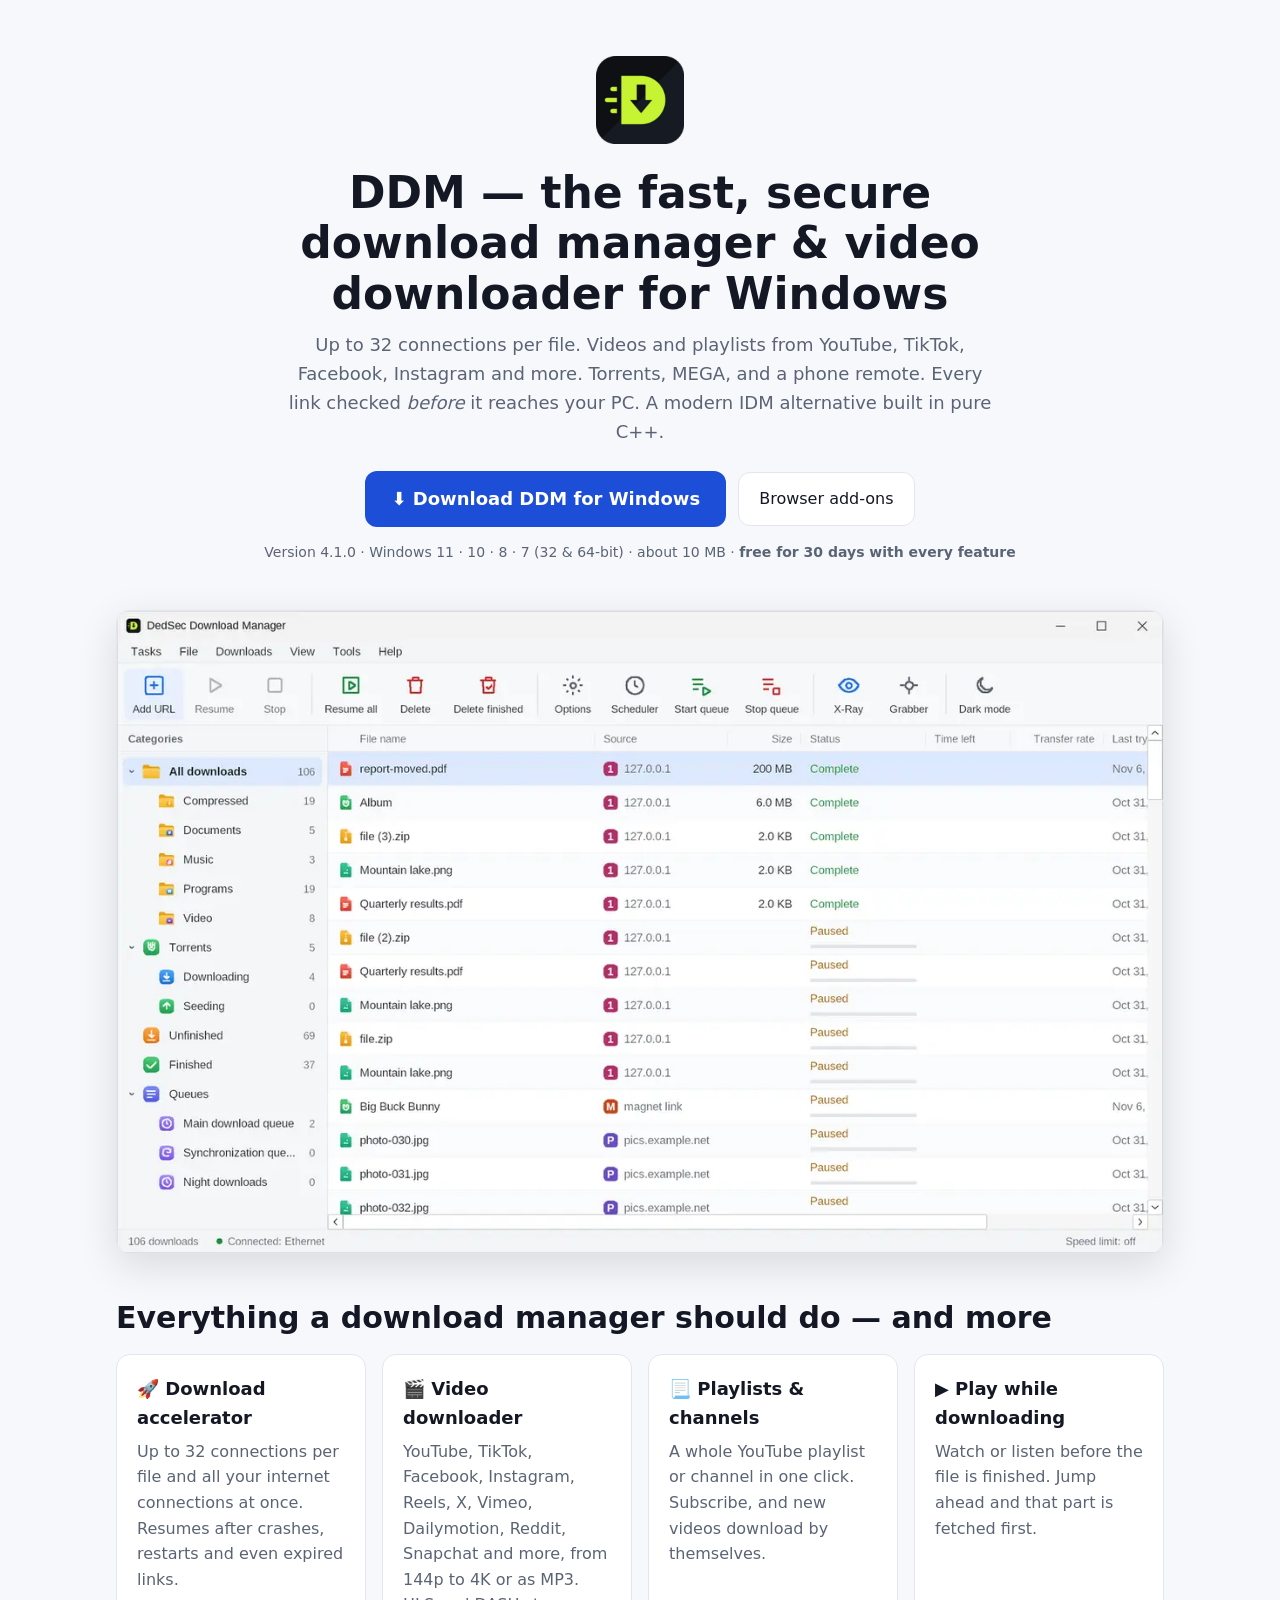
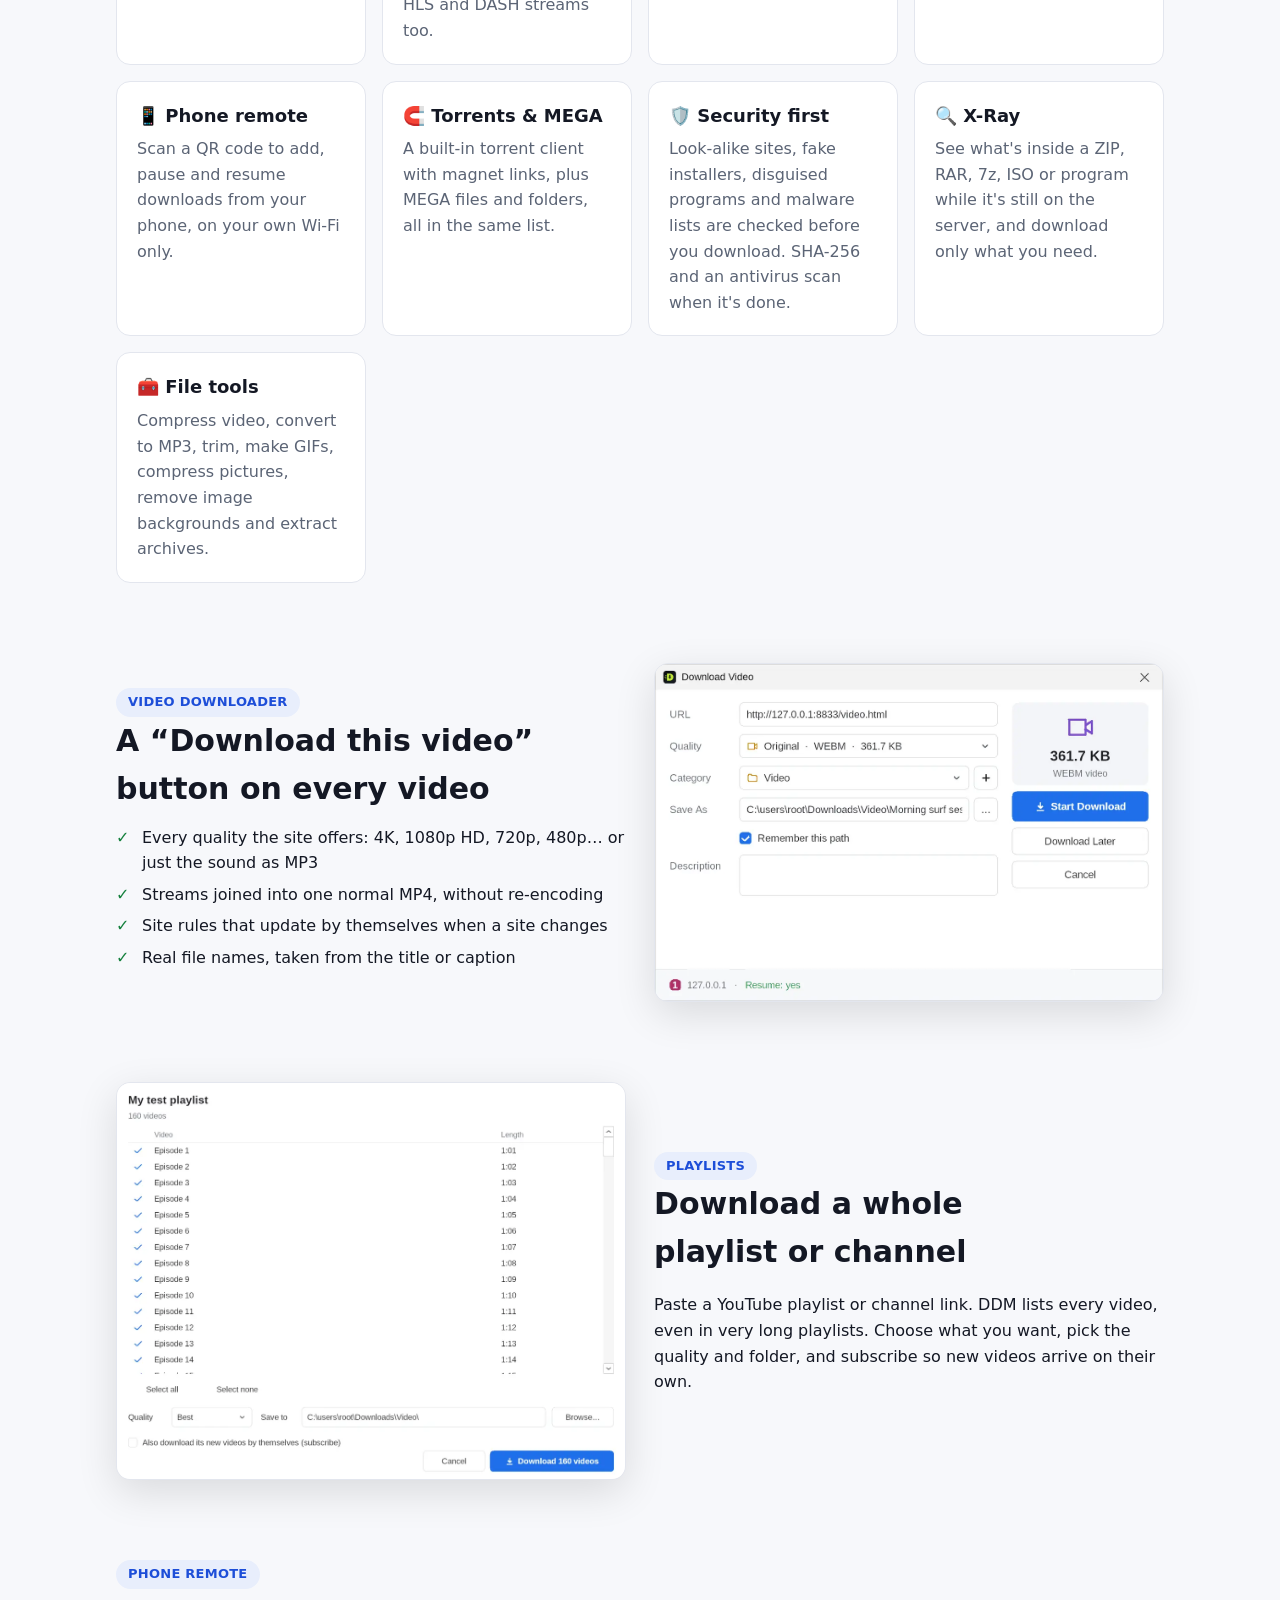
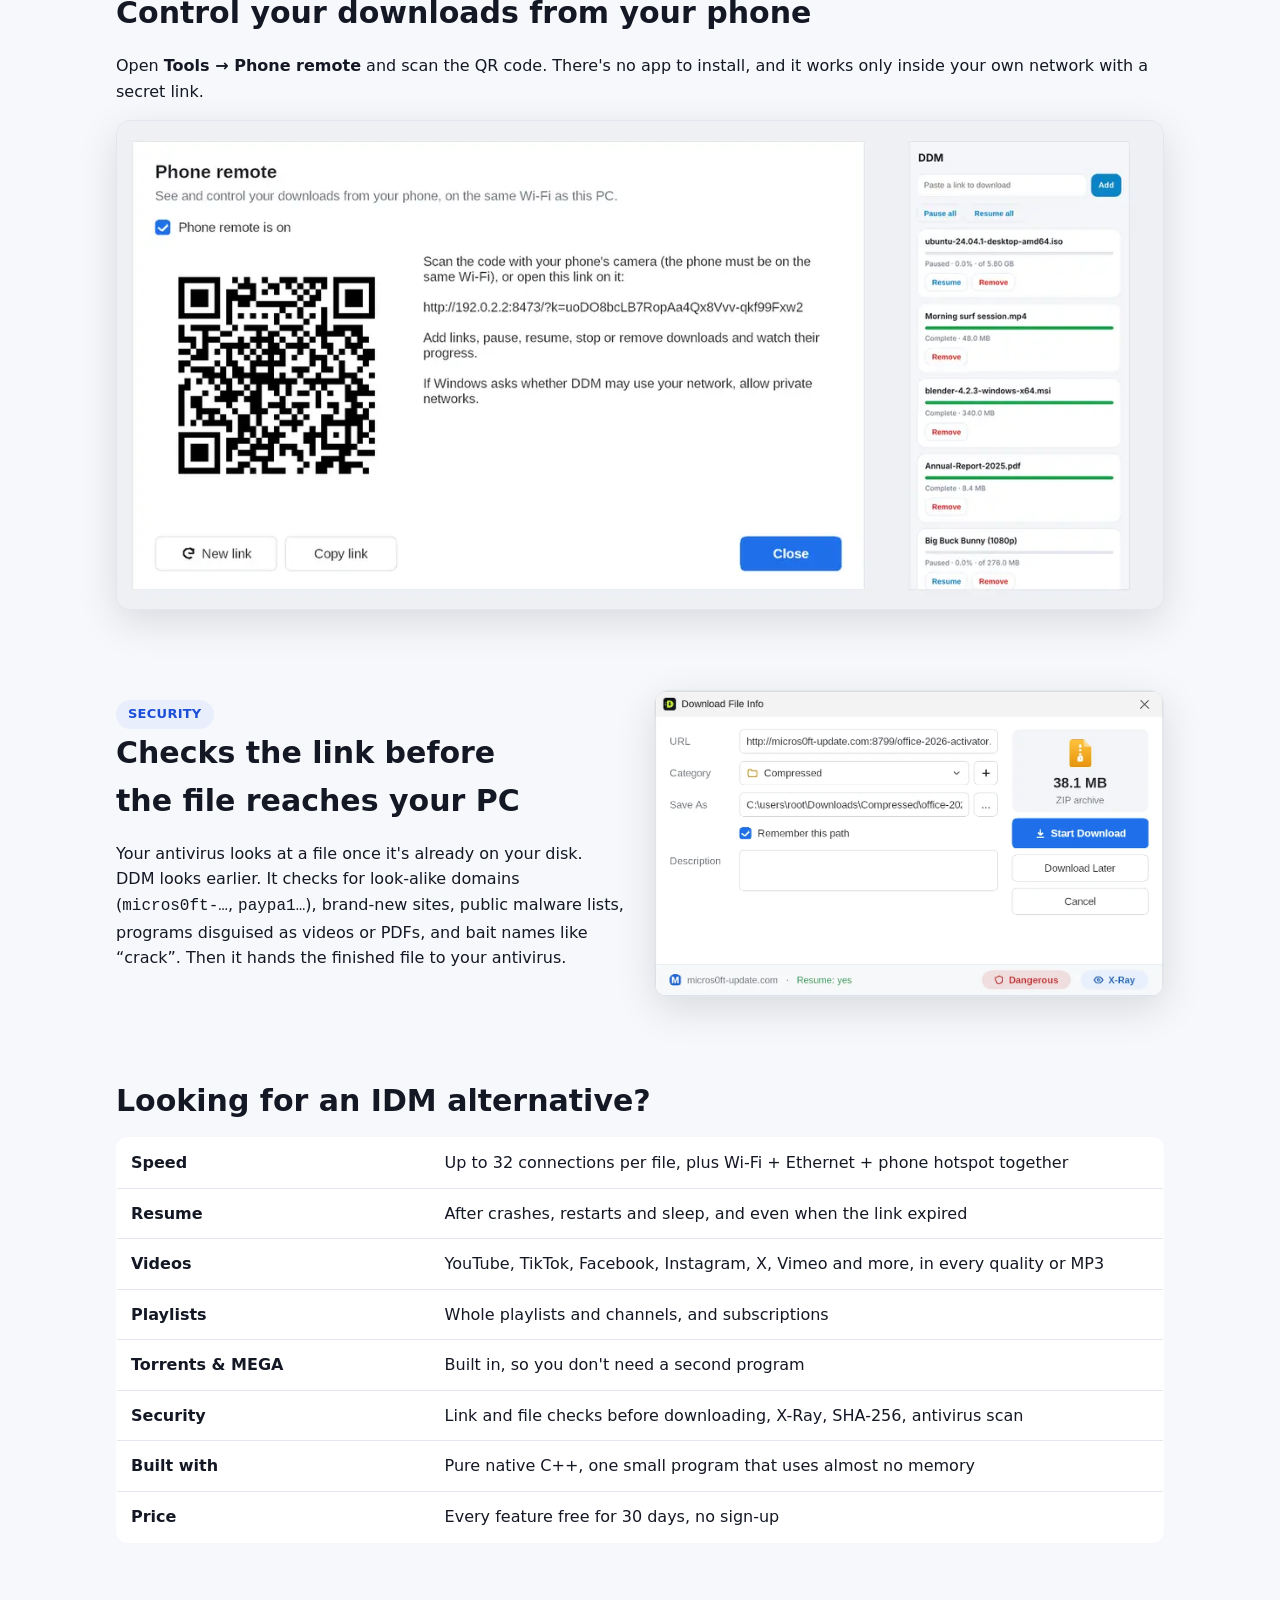
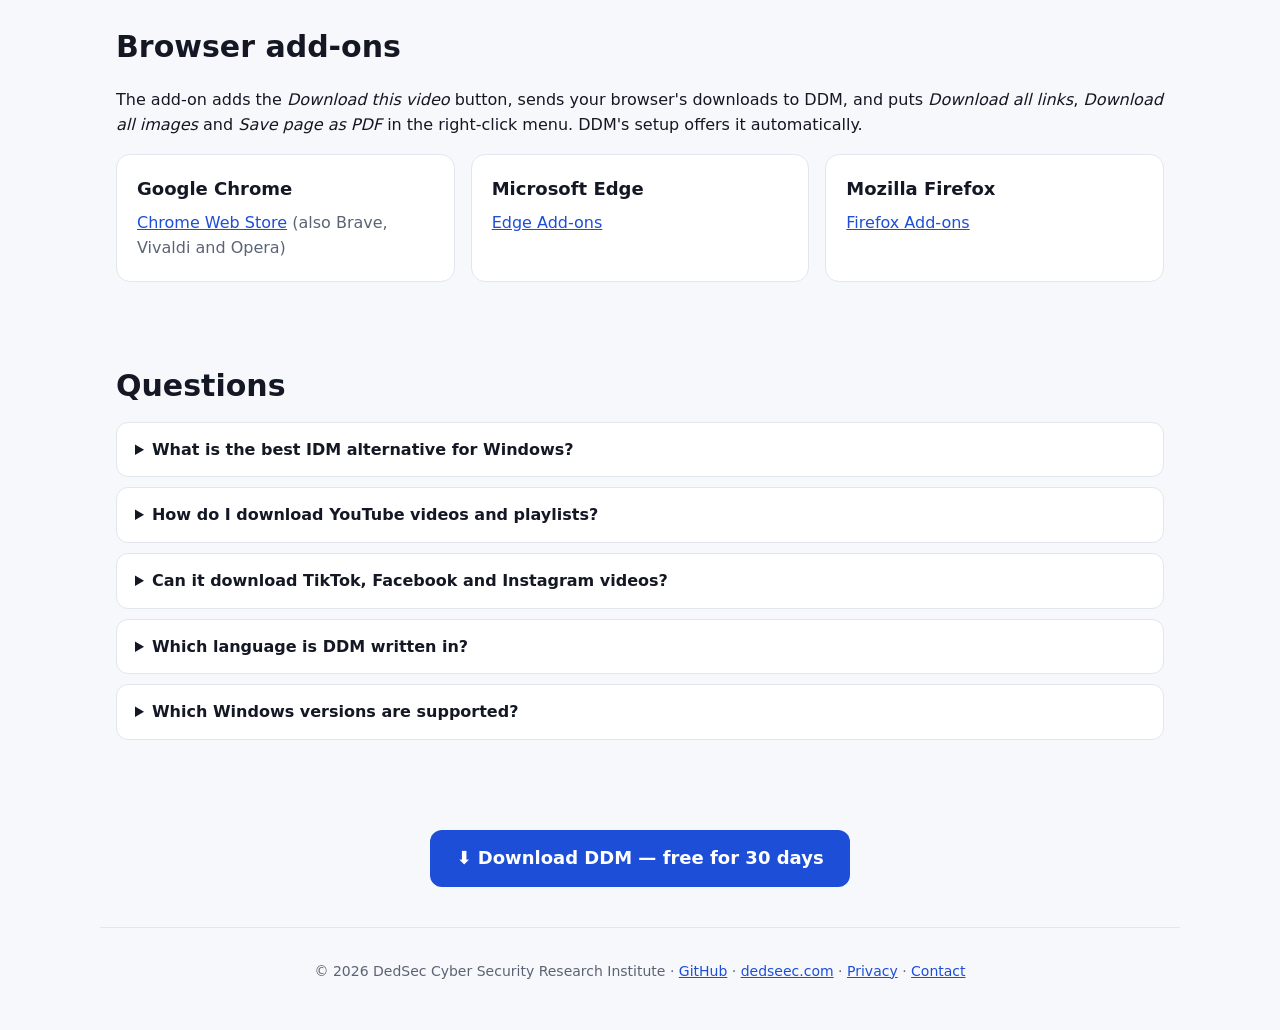
==== docs/index.html @ 89f3a501 "DDM 4.1.0" ====
<!doctype html>
<html lang="en">
<head>
<meta charset="utf-8">
<meta name="viewport" content="width=device-width, initial-scale=1">
<title>DDM – Fast Download Manager &amp; Video Downloader for Windows | Best IDM Alternative</title>
<meta name="description" content="DDM (DedSec Download Manager) is a fast download manager, download accelerator and video downloader for Windows 11, 10, 8 and 7. Download YouTube, TikTok, Facebook and Instagram videos and playlists, torrents and MEGA files with up to 32 connections. A secure IDM alternative written in pure C++. Free 30-day trial.">
<meta name="keywords" content="download manager, IDM alternative, best IDM alternative, internet download manager alternative, download accelerator, video downloader, YouTube downloader, YouTube playlist downloader, TikTok downloader, Facebook video downloader, Instagram reels downloader, MP3 converter, torrent client, magnet downloader, MEGA downloader, m3u8 downloader, Windows 11 download manager, C++ download manager">
<link rel="canonical" href="https://officialdedsec.github.io/ddm/">
<link rel="icon" type="image/png" href="favicon.png">
<meta property="og:type" content="website">
<meta property="og:title" content="DDM – Fast Download Manager & Video Downloader for Windows">
<meta property="og:description" content="Up to 32 connections per file, videos from YouTube, TikTok, Facebook and more, playlists, torrents, MEGA, phone remote — and security checks before every download. Free for 30 days.">
<meta property="og:url" content="https://officialdedsec.github.io/ddm/">
<meta property="og:image" content="https://officialdedsec.github.io/ddm/img/social.jpg">
<meta name="twitter:card" content="summary_large_image">
<meta name="theme-color" content="#1d4ed8">
<script type="application/ld+json">
{
  "@context": "https://schema.org",
  "@type": "SoftwareApplication",
  "name": "DDM - DedSec Download Manager",
  "alternateName": ["DDM", "DedSec Download Manager"],
  "applicationCategory": "UtilitiesApplication",
  "applicationSubCategory": "Download manager",
  "operatingSystem": "Windows 11, Windows 10, Windows 8.1, Windows 8, Windows 7",
  "softwareVersion": "4.1.0",
  "programmingLanguage": "C++",
  "fileSize": "10MB",
  "downloadUrl": "https://github.com/officialdedsec/ddm/releases/latest",
  "url": "https://officialdedsec.github.io/ddm/",
  "screenshot": "https://officialdedsec.github.io/ddm/img/main-window.webp",
  "description": "Fast download manager, download accelerator and video downloader for Windows: up to 32 connections per file, YouTube, TikTok, Facebook and Instagram videos and playlists, torrents, MEGA, phone remote and security checks before every download.",
  "featureList": "Up to 32 connections per file; resume expired downloads; video downloader for YouTube, TikTok, Facebook, Instagram, X, Vimeo; playlist and channel downloader; subscriptions; play while downloading; phone remote; torrent client; MEGA downloader; link and file security check; X-Ray archive preview; file tools; browser add-ons for Chrome, Edge and Firefox",
  "offers": {"@type": "Offer", "price": "0", "priceCurrency": "USD", "description": "Free 30-day trial with every feature"},
  "publisher": {"@type": "Organization", "name": "DedSec Cyber Security Research Institute", "url": "https://dedseec.com"}
}
</script>
<script type="application/ld+json">
{
  "@context": "https://schema.org",
  "@type": "FAQPage",
  "mainEntity": [
    {"@type": "Question", "name": "What is the best IDM alternative for Windows?", "acceptedAnswer": {"@type": "Answer", "text": "DDM (DedSec Download Manager) covers what people use Internet Download Manager for — multi-connection downloads, resume, browser integration, a video download button and a scheduler — and adds torrents, MEGA, playlist and channel downloads, a phone remote and security checks before each download. Every feature is free for 30 days."}},
    {"@type": "Question", "name": "How do I download YouTube videos and playlists on Windows?", "acceptedAnswer": {"@type": "Answer", "text": "Install DDM and its browser add-on, open the video and click Download this video. For a whole playlist or channel, paste its link into DDM (Tasks, Download playlist or channel)."}},
    {"@type": "Question", "name": "Can DDM download TikTok, Facebook and Instagram videos?", "acceptedAnswer": {"@type": "Answer", "text": "Yes. Point at the video in your browser and click Download this video; every video is saved under its own caption or title, in the quality you choose or as MP3."}},
    {"@type": "Question", "name": "Which programming language is DDM written in?", "acceptedAnswer": {"@type": "Answer", "text": "DDM is written in pure native C++ for Windows, with no .NET, Java, Electron or Python, so it starts instantly and uses almost no memory."}}
  ]
}
</script>
<style>
:root { --bg:#f7f8fb; --card:#ffffff; --fg:#141824; --muted:#5b6475; --line:#e3e6ee; --accent:#1d4ed8; --accent-fg:#ffffff; --soft:#e8eefc; --ok:#15803d; }
@media (prefers-color-scheme: dark) { :root { --bg:#0f121a; --card:#171b26; --fg:#eef1f7; --muted:#9aa3b5; --line:#262c3a; --accent:#5b8cff; --accent-fg:#0b0e15; --soft:#1b2440; --ok:#4ade80; color-scheme: dark; } }
* { box-sizing: border-box; }
body { margin:0; background:var(--bg); color:var(--fg); font:16px/1.6 "Segoe UI", system-ui, -apple-system, Roboto, Arial, sans-serif; }
a { color:var(--accent); }
.wrap { max-width:1080px; margin:0 auto; padding-left:max(16px, env(safe-area-inset-left, 0px)); padding-right:max(16px, env(safe-area-inset-right, 0px)); }
header.hero { padding-block:56px 32px; text-align:center; }
.logo { width:88px; height:88px; }
h1 { font-size:clamp(28px, 5vw, 44px); line-height:1.15; margin:16px 0 12px; text-wrap:balance; }
h2 { font-size:clamp(22px, 3.4vw, 30px); margin:0 0 12px; text-wrap:balance; }
h3 { margin:0 0 6px; font-size:18px; }
.lede { font-size:18px; color:var(--muted); max-width:720px; margin:0 auto 24px; }
.cta { display:inline-flex; gap:10px; align-items:center; background:var(--accent); color:var(--accent-fg); text-decoration:none; font-weight:600; padding:14px 26px; border-radius:12px; font-size:18px; }
.cta-row { display:flex; flex-wrap:wrap; gap:12px; justify-content:center; align-items:center; }
.ghost { color:var(--fg); text-decoration:none; border:1px solid var(--line); padding:13px 20px; border-radius:12px; background:var(--card); }
.meta { margin-top:14px; color:var(--muted); font-size:14px; }
.shot { display:block; width:100%; max-width:100%; height:auto; border-radius:14px; border:1px solid var(--line); box-shadow:0 12px 40px rgba(0,0,0,.12); background:var(--card); }
section { padding-block:40px; }
.grid { display:grid; grid-template-columns:repeat(auto-fit, minmax(240px, 1fr)); gap:16px; }
.card { background:var(--card); border:1px solid var(--line); border-radius:14px; padding:20px; min-width:0; }
.card p { margin:0; color:var(--muted); }
.two { display:grid; grid-template-columns:1fr 1fr; gap:28px; align-items:center; }
.two > * { min-width:0; }
@media (max-width: 760px) { .two { grid-template-columns:1fr; } }
ul.ticks { padding-left:0; list-style:none; margin:0; }
ul.ticks li { padding-left:26px; position:relative; margin:6px 0; }
ul.ticks li::before { content:"✓"; position:absolute; left:0; color:var(--ok); font-weight:700; }
.table { overflow-x:auto; }
table { border-collapse:collapse; width:100%; background:var(--card); border:1px solid var(--line); border-radius:12px; overflow:hidden; }
th, td { text-align:left; padding:12px 14px; border-bottom:1px solid var(--line); vertical-align:top; }
th { width:30%; }
.badge { display:inline-block; background:var(--soft); color:var(--accent); border-radius:999px; padding:4px 12px; font-size:13px; font-weight:600; letter-spacing:.02em; }
details { background:var(--card); border:1px solid var(--line); border-radius:12px; padding:14px 18px; margin:10px 0; }
summary { cursor:pointer; font-weight:600; }
footer { padding-block:32px 48px; color:var(--muted); font-size:14px; text-align:center; border-top:1px solid var(--line); }
</style>
</head>
<body>
<header class="hero wrap">
  <img class="logo" src="img/ddm-icon.png" alt="DDM download manager logo" width="88" height="88">
  <h1>DDM — the fast, secure download manager &amp; video downloader for Windows</h1>
  <p class="lede">Up to 32 connections per file. Videos and playlists from YouTube, TikTok, Facebook, Instagram and more. Torrents, MEGA, and a phone remote. Every link checked <em>before</em> it reaches your PC. A modern IDM alternative built in pure C++.</p>
  <div class="cta-row">
    <a class="cta" href="https://github.com/officialdedsec/ddm/releases/latest">⬇ Download DDM for Windows</a>
    <a class="ghost" href="#addons">Browser add-ons</a>
  </div>
  <p class="meta">Version 4.1.0 · Windows 11 · 10 · 8 · 7 (32 &amp; 64-bit) · about 10 MB · <strong>free for 30 days with every feature</strong></p>
</header>

<div class="wrap"><img class="shot" src="img/main-window.webp" alt="DDM download manager main window on Windows" width="1200" height="737"></div>

<section class="wrap">
  <h2>Everything a download manager should do — and more</h2>
  <div class="grid">
    <div class="card"><h3>🚀 Download accelerator</h3><p>Up to 32 connections per file and all your internet connections at once. Resumes after crashes, restarts and even expired links.</p></div>
    <div class="card"><h3>🎬 Video downloader</h3><p>YouTube, TikTok, Facebook, Instagram, Reels, X, Vimeo, Dailymotion, Reddit, Snapchat and more, from 144p to 4K or as MP3. HLS and DASH streams too.</p></div>
    <div class="card"><h3>📃 Playlists &amp; channels</h3><p>A whole YouTube playlist or channel in one click. Subscribe, and new videos download by themselves.</p></div>
    <div class="card"><h3>▶️ Play while downloading</h3><p>Watch or listen before the file is finished. Jump ahead and that part is fetched first.</p></div>
    <div class="card"><h3>📱 Phone remote</h3><p>Scan a QR code to add, pause and resume downloads from your phone, on your own Wi-Fi only.</p></div>
    <div class="card"><h3>🧲 Torrents &amp; MEGA</h3><p>A built-in torrent client with magnet links, plus MEGA files and folders, all in the same list.</p></div>
    <div class="card"><h3>🛡️ Security first</h3><p>Look-alike sites, fake installers, disguised programs and malware lists are checked before you download. SHA-256 and an antivirus scan when it's done.</p></div>
    <div class="card"><h3>🔍 X-Ray</h3><p>See what's inside a ZIP, RAR, 7z, ISO or program while it's still on the server, and download only what you need.</p></div>
    <div class="card"><h3>🧰 File tools</h3><p>Compress video, convert to MP3, trim, make GIFs, compress pictures, remove image backgrounds and extract archives.</p></div>
  </div>
</section>

<section class="wrap two">
  <div>
    <span class="badge">VIDEO DOWNLOADER</span>
    <h2>A “Download this video” button on every video</h2>
    <ul class="ticks">
      <li>Every quality the site offers: 4K, 1080p HD, 720p, 480p… or just the sound as MP3</li>
      <li>Streams joined into one normal MP4, without re-encoding</li>
      <li>Site rules that update by themselves when a site changes</li>
      <li>Real file names, taken from the title or caption</li>
    </ul>
  </div>
  <img class="shot" src="img/download-video.webp" alt="Choose video quality 1080p, 720p or MP3 in DDM" width="1200" height="796" loading="lazy">
</section>

<section class="wrap two">
  <img class="shot" src="img/playlist-download.webp" alt="YouTube playlist and channel downloader" width="1100" height="859" loading="lazy">
  <div>
    <span class="badge">PLAYLISTS</span>
    <h2>Download a whole playlist or channel</h2>
    <p>Paste a YouTube playlist or channel link. DDM lists every video, even in very long playlists. Choose what you want, pick the quality and folder, and subscribe so new videos arrive on their own.</p>
  </div>
</section>

<section class="wrap">
  <span class="badge">PHONE REMOTE</span>
  <h2>Control your downloads from your phone</h2>
  <p>Open <strong>Tools → Phone remote</strong> and scan the QR code. There's no app to install, and it works only inside your own network with a secret link.</p>
  <img class="shot" src="img/phone-remote.webp" alt="Control the download manager from a phone with a QR code" width="1200" height="559" loading="lazy">
</section>

<section class="wrap two">
  <div>
    <span class="badge">SECURITY</span>
    <h2>Checks the link before the file reaches your PC</h2>
    <p>Your antivirus looks at a file once it's already on your disk. DDM looks earlier. It checks for look-alike domains (<code>micros0ft-…</code>, <code>paypa1…</code>), brand-new sites, public malware lists, programs disguised as videos or PDFs, and bait names like “crack”. Then it hands the finished file to your antivirus.</p>
  </div>
  <img class="shot" src="img/link-check-dangerous.webp" alt="Dangerous download warning in DDM" width="1200" height="721" loading="lazy">
</section>

<section class="wrap">
  <h2>Looking for an IDM alternative?</h2>
  <div class="table"><table>
    <tr><th>Speed</th><td>Up to 32 connections per file, plus Wi-Fi + Ethernet + phone hotspot together</td></tr>
    <tr><th>Resume</th><td>After crashes, restarts and sleep, and even when the link expired</td></tr>
    <tr><th>Videos</th><td>YouTube, TikTok, Facebook, Instagram, X, Vimeo and more, in every quality or MP3</td></tr>
    <tr><th>Playlists</th><td>Whole playlists and channels, and subscriptions</td></tr>
    <tr><th>Torrents &amp; MEGA</th><td>Built in, so you don't need a second program</td></tr>
    <tr><th>Security</th><td>Link and file checks before downloading, X-Ray, SHA-256, antivirus scan</td></tr>
    <tr><th>Built with</th><td>Pure native C++, one small program that uses almost no memory</td></tr>
    <tr><th>Price</th><td>Every feature free for 30 days, no sign-up</td></tr>
  </table></div>
</section>

<section class="wrap" id="addons">
  <h2>Browser add-ons</h2>
  <p>The add-on adds the <em>Download this video</em> button, sends your browser's downloads to DDM, and puts <em>Download all links</em>, <em>Download all images</em> and <em>Save page as PDF</em> in the right-click menu. DDM's setup offers it automatically.</p>
  <div class="grid">
    <div class="card"><h3>Google Chrome</h3><p><a href="https://chromewebstore.google.com/detail/banekiajgcomjfnjkbpknfpgkdgfidjd">Chrome Web Store</a> (also Brave, Vivaldi and Opera)</p></div>
    <div class="card"><h3>Microsoft Edge</h3><p><a href="https://microsoftedge.microsoft.com/addons/detail/ikafbphbbbilcadhbohghjjcdaghjhdi">Edge Add-ons</a></p></div>
    <div class="card"><h3>Mozilla Firefox</h3><p><a href="https://addons.mozilla.org/firefox/addon/ddm-dedsec-download-manager/">Firefox Add-ons</a></p></div>
  </div>
</section>

<section class="wrap">
  <h2>Questions</h2>
  <details><summary>What is the best IDM alternative for Windows?</summary><p>DDM covers what people use Internet Download Manager for (multi-connection downloads, resume, browser integration, a video button and a scheduler) and adds torrents, MEGA, playlists, a phone remote and security checks before every download. Try every feature free for 30 days.</p></details>
  <details><summary>How do I download YouTube videos and playlists?</summary><p>Install DDM and its browser add-on, open the video and click <em>Download this video</em>. For a whole playlist or channel, paste its link into DDM.</p></details>
  <details><summary>Can it download TikTok, Facebook and Instagram videos?</summary><p>Yes. Point at the video and click <em>Download this video</em>. Each video is saved under its own caption or title.</p></details>
  <details><summary>Which language is DDM written in?</summary><p>Pure native C++ for Windows. There's no .NET, Java, Electron or Python, so it starts instantly and stays light.</p></details>
  <details><summary>Which Windows versions are supported?</summary><p>Windows 11, 10, 8.1, 8 and 7 SP1, 32-bit and 64-bit.</p></details>
</section>

<section class="wrap" style="text-align:center">
  <a class="cta" href="https://github.com/officialdedsec/ddm/releases/latest">⬇ Download DDM — free for 30 days</a>
</section>

<footer class="wrap">
  © 2026 DedSec Cyber Security Research Institute · <a href="https://github.com/officialdedsec/ddm">GitHub</a> · <a href="https://dedseec.com">dedseec.com</a> · <a href="https://dedseec.com/privacy">Privacy</a> · <a href="https://dedseec.com/contact">Contact</a>
</footer>
</body>
</html>
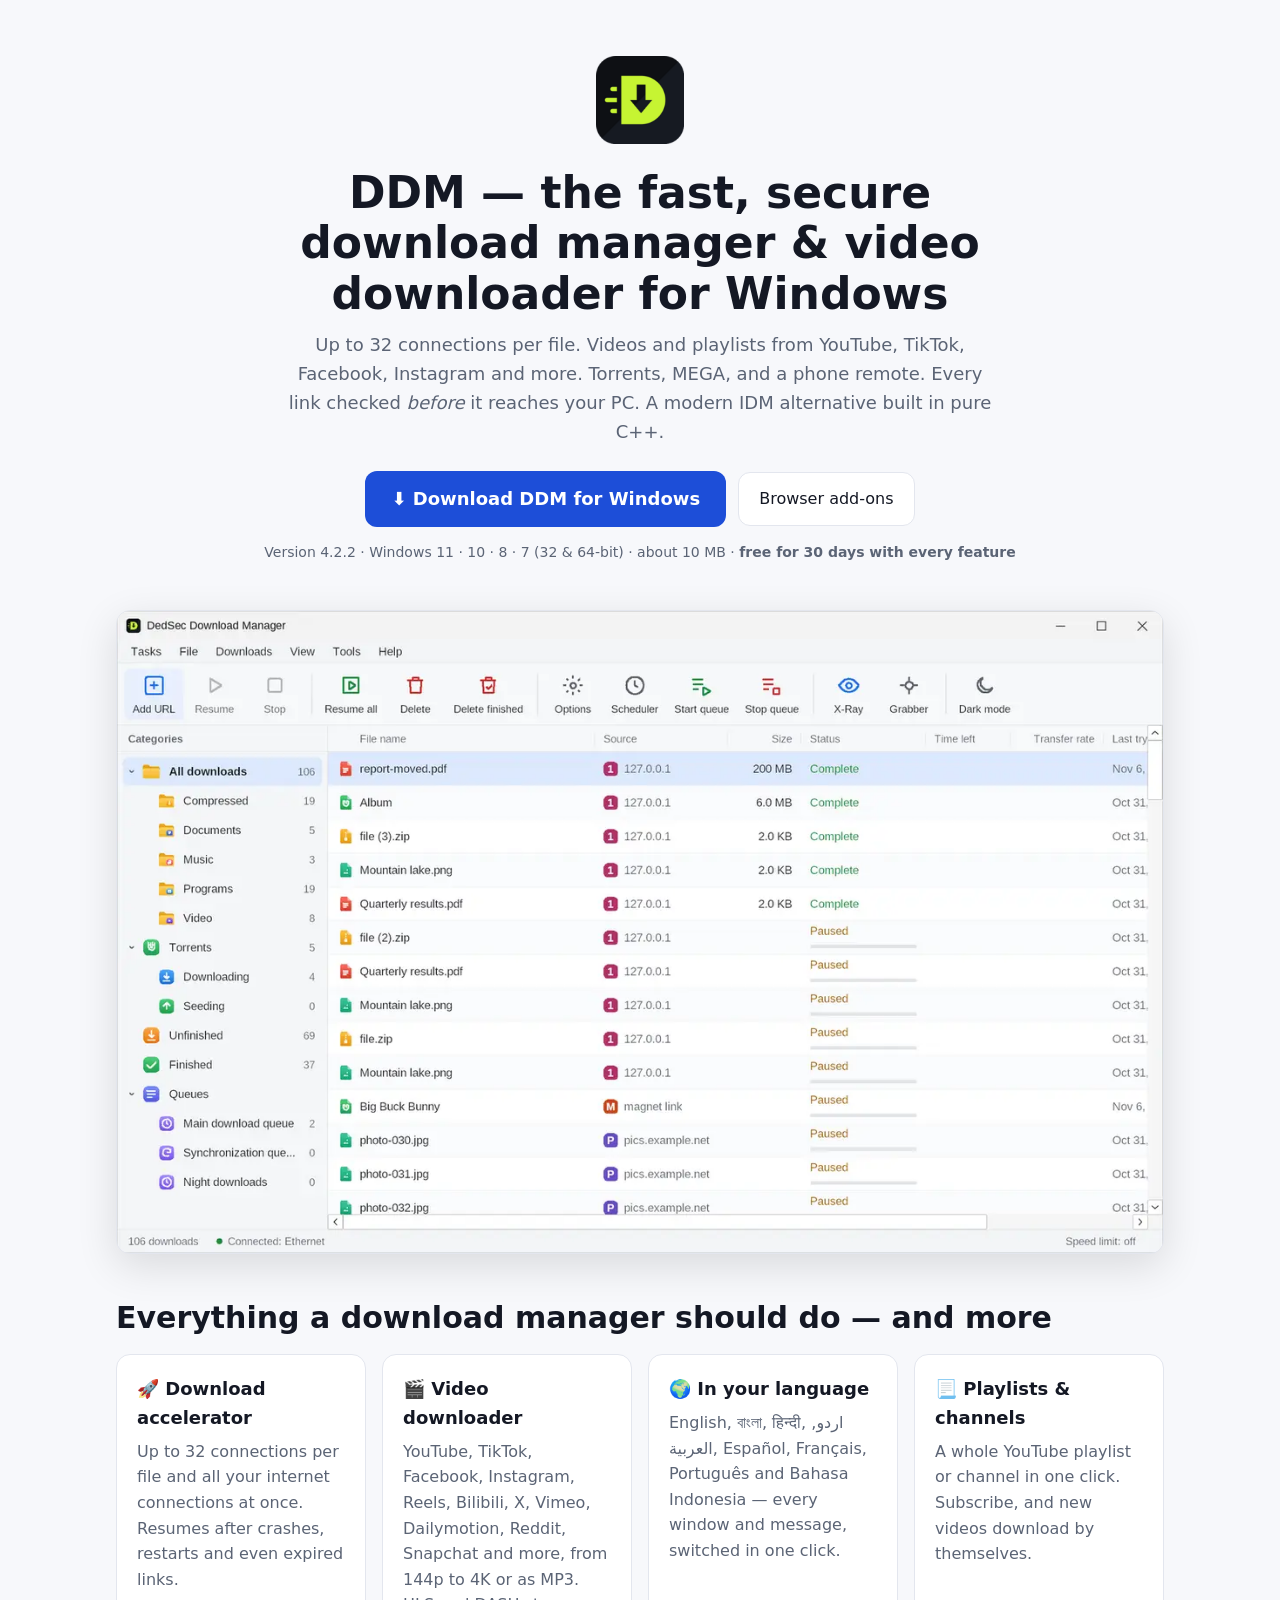
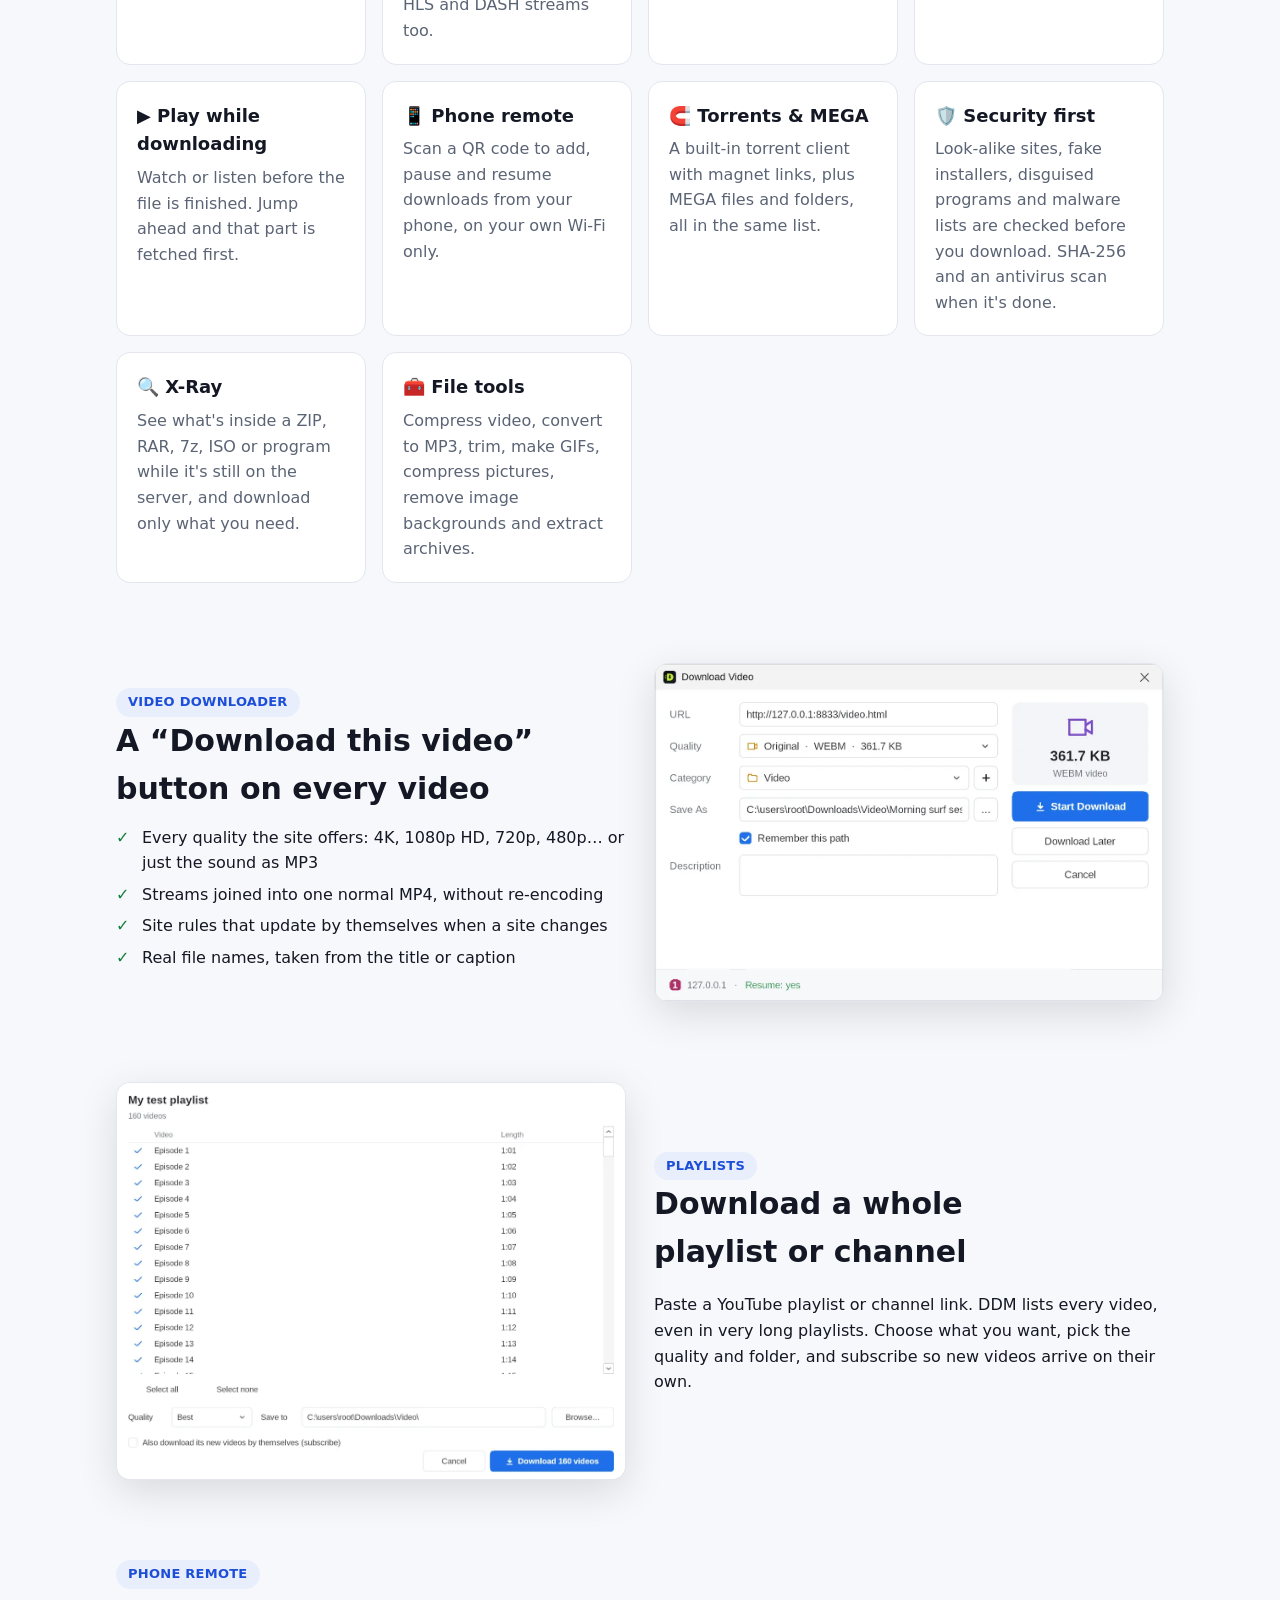
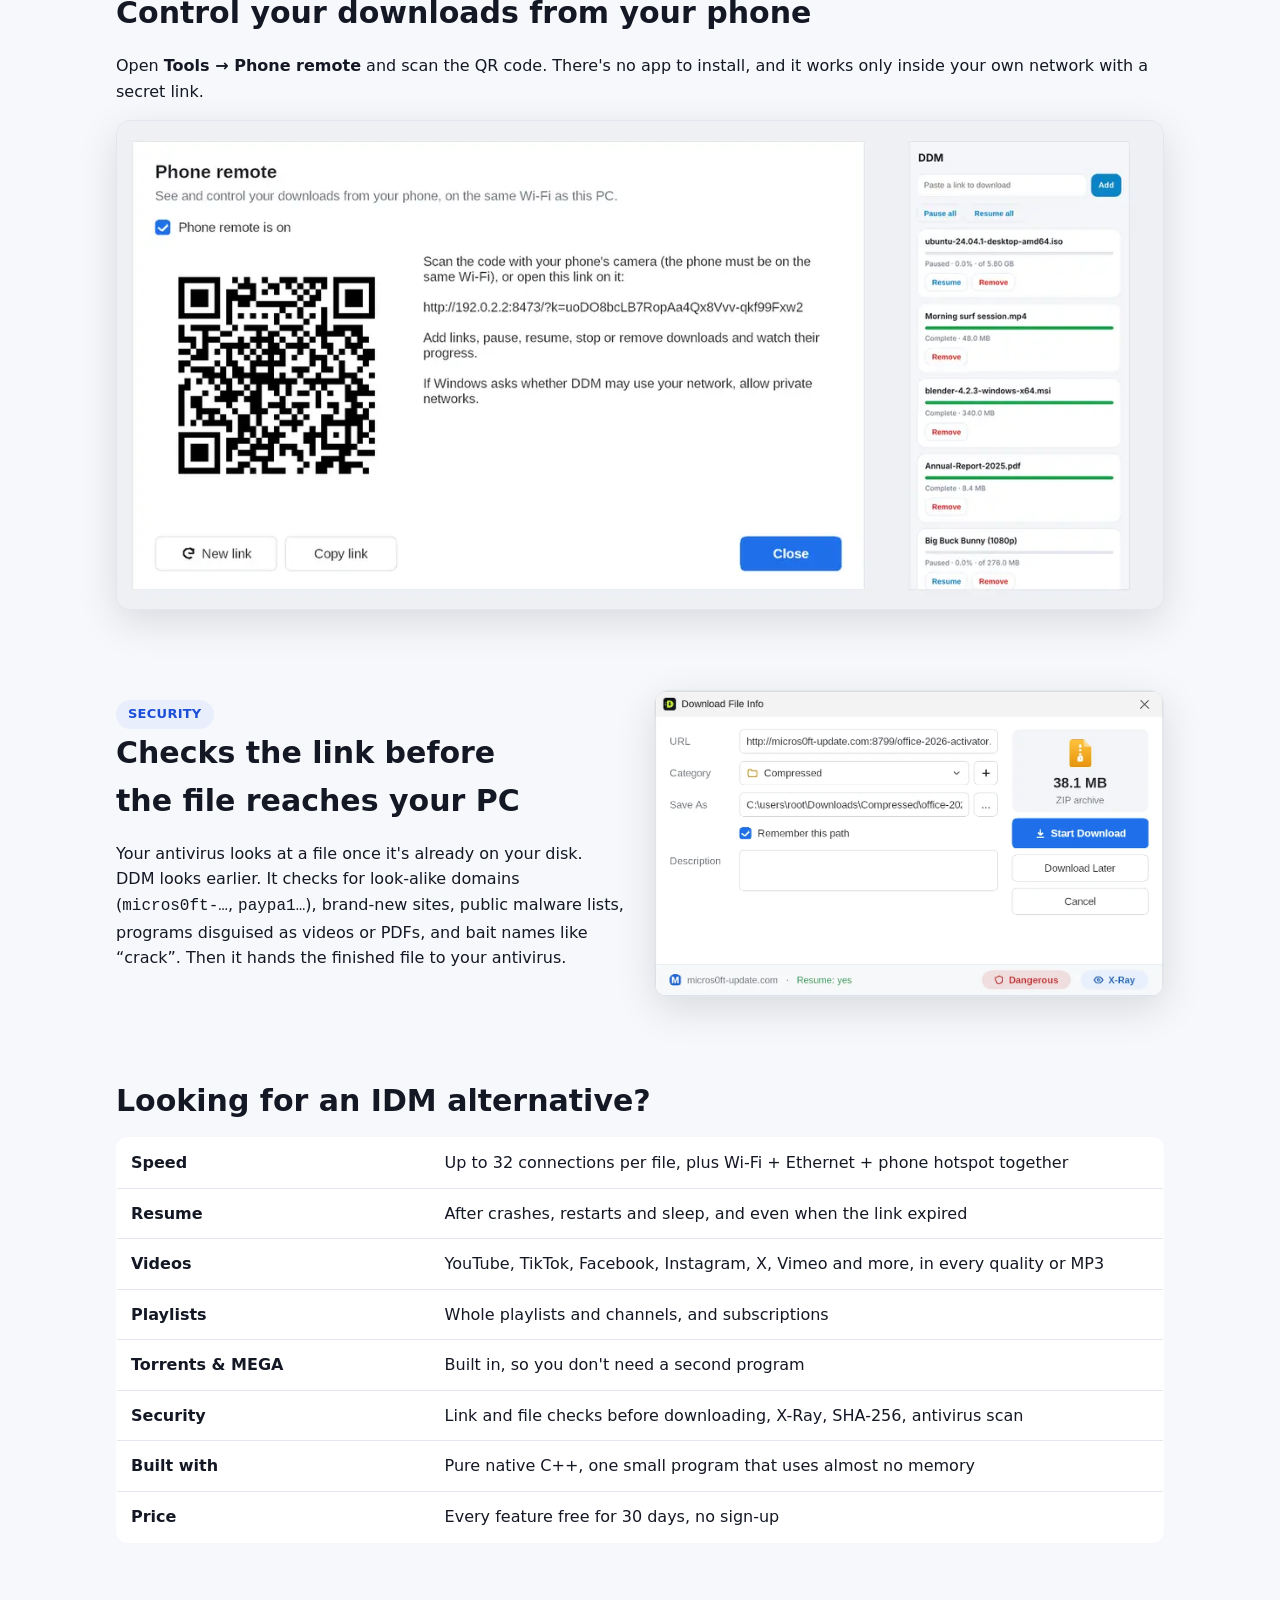
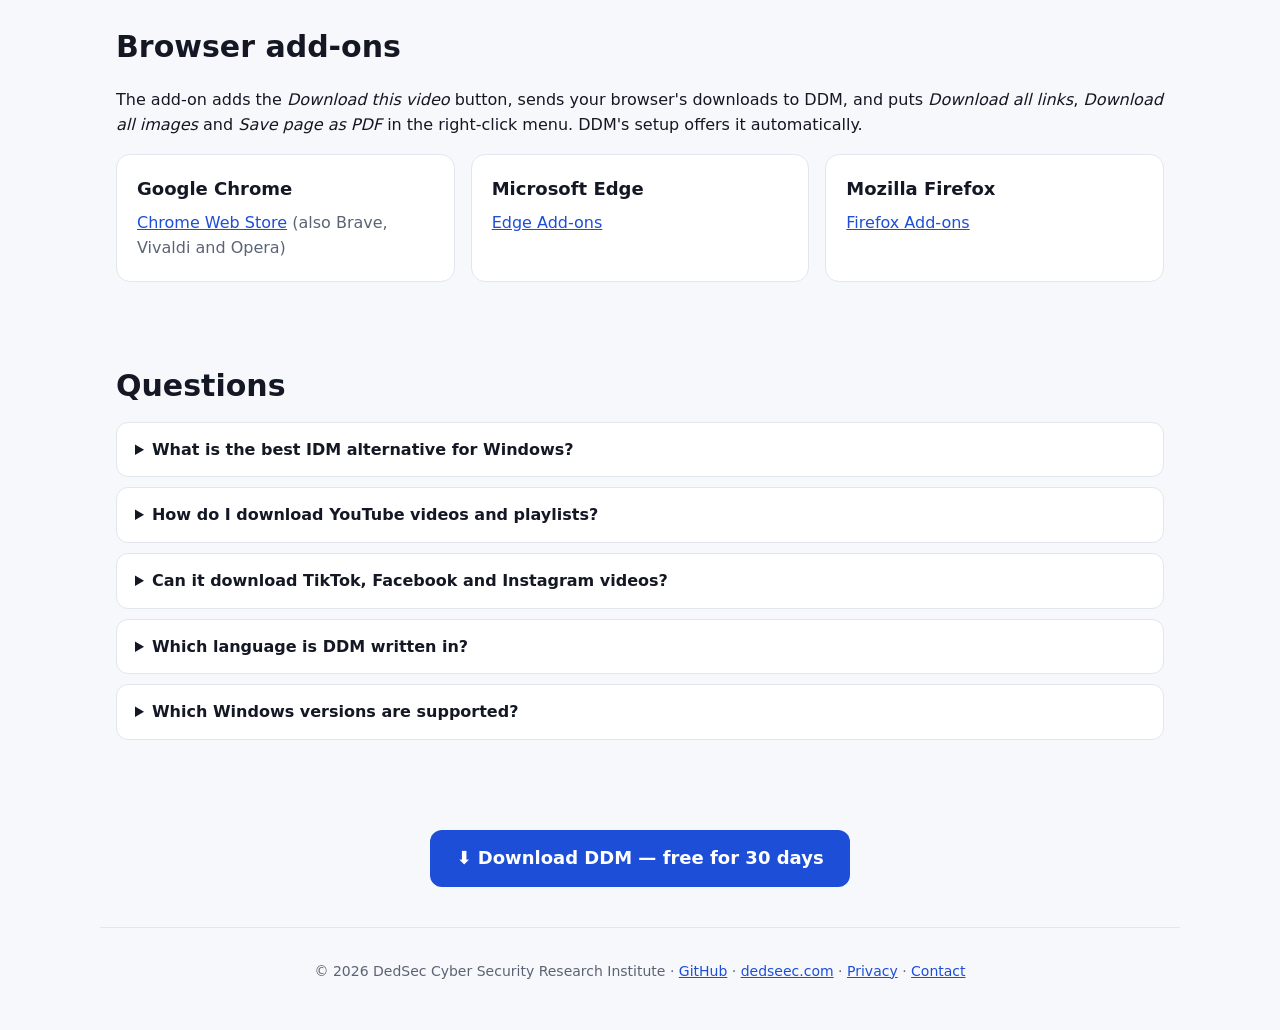
==== commit 68610512: "DDM 4.2.2: IDM-style download window, tray button in title bar" ====
--- a/docs/index.html
+++ b/docs/index.html
@@ -24,14 +24,14 @@
   "applicationCategory": "UtilitiesApplication",
   "applicationSubCategory": "Download manager",
   "operatingSystem": "Windows 11, Windows 10, Windows 8.1, Windows 8, Windows 7",
-  "softwareVersion": "4.1.0",
+  "softwareVersion": "4.2.2",
   "programmingLanguage": "C++",
   "fileSize": "10MB",
   "downloadUrl": "https://github.com/officialdedsec/ddm/releases/latest",
   "url": "https://officialdedsec.github.io/ddm/",
   "screenshot": "https://officialdedsec.github.io/ddm/img/main-window.webp",
   "description": "Fast download manager, download accelerator and video downloader for Windows: up to 32 connections per file, YouTube, TikTok, Facebook and Instagram videos and playlists, torrents, MEGA, phone remote and security checks before every download.",
-  "featureList": "Up to 32 connections per file; resume expired downloads; video downloader for YouTube, TikTok, Facebook, Instagram, X, Vimeo; playlist and channel downloader; subscriptions; play while downloading; phone remote; torrent client; MEGA downloader; link and file security check; X-Ray archive preview; file tools; browser add-ons for Chrome, Edge and Firefox",
+  "featureList": "Up to 32 connections per file; resume expired downloads; video downloader for YouTube, TikTok, Facebook, Instagram, Bilibili, X, Vimeo; available in English, Bengali, Hindi, Urdu, Arabic, Spanish, French, Portuguese and Indonesian; playlist and channel downloader; subscriptions; play while downloading; phone remote; torrent client; MEGA downloader; link and file security check; X-Ray archive preview; file tools; browser add-ons for Chrome, Edge and Firefox",
   "offers": {"@type": "Offer", "price": "0", "priceCurrency": "USD", "description": "Free 30-day trial with every feature"},
   "publisher": {"@type": "Organization", "name": "DedSec Cyber Security Research Institute", "url": "https://dedseec.com"}
 }
@@ -95,7 +95,7 @@
     <a class="cta" href="https://github.com/officialdedsec/ddm/releases/latest">⬇ Download DDM for Windows</a>
     <a class="ghost" href="#addons">Browser add-ons</a>
   </div>
-  <p class="meta">Version 4.1.0 · Windows 11 · 10 · 8 · 7 (32 &amp; 64-bit) · about 10 MB · <strong>free for 30 days with every feature</strong></p>
+  <p class="meta">Version 4.2.2 · Windows 11 · 10 · 8 · 7 (32 &amp; 64-bit) · about 10 MB · <strong>free for 30 days with every feature</strong></p>
 </header>
 
 <div class="wrap"><img class="shot" src="img/main-window.webp" alt="DDM download manager main window on Windows" width="1200" height="737"></div>
@@ -104,7 +104,8 @@
   <h2>Everything a download manager should do — and more</h2>
   <div class="grid">
     <div class="card"><h3>🚀 Download accelerator</h3><p>Up to 32 connections per file and all your internet connections at once. Resumes after crashes, restarts and even expired links.</p></div>
-    <div class="card"><h3>🎬 Video downloader</h3><p>YouTube, TikTok, Facebook, Instagram, Reels, X, Vimeo, Dailymotion, Reddit, Snapchat and more, from 144p to 4K or as MP3. HLS and DASH streams too.</p></div>
+    <div class="card"><h3>🎬 Video downloader</h3><p>YouTube, TikTok, Facebook, Instagram, Reels, Bilibili, X, Vimeo, Dailymotion, Reddit, Snapchat and more, from 144p to 4K or as MP3. HLS and DASH streams too.</p></div>
+    <div class="card"><h3>🌍 In your language</h3><p>English, বাংলা, हिन्दी, اردو, العربية, Español, Français, Português and Bahasa Indonesia — every window and message, switched in one click.</p></div>
     <div class="card"><h3>📃 Playlists &amp; channels</h3><p>A whole YouTube playlist or channel in one click. Subscribe, and new videos download by themselves.</p></div>
     <div class="card"><h3>▶️ Play while downloading</h3><p>Watch or listen before the file is finished. Jump ahead and that part is fetched first.</p></div>
     <div class="card"><h3>📱 Phone remote</h3><p>Scan a QR code to add, pause and resume downloads from your phone, on your own Wi-Fi only.</p></div>
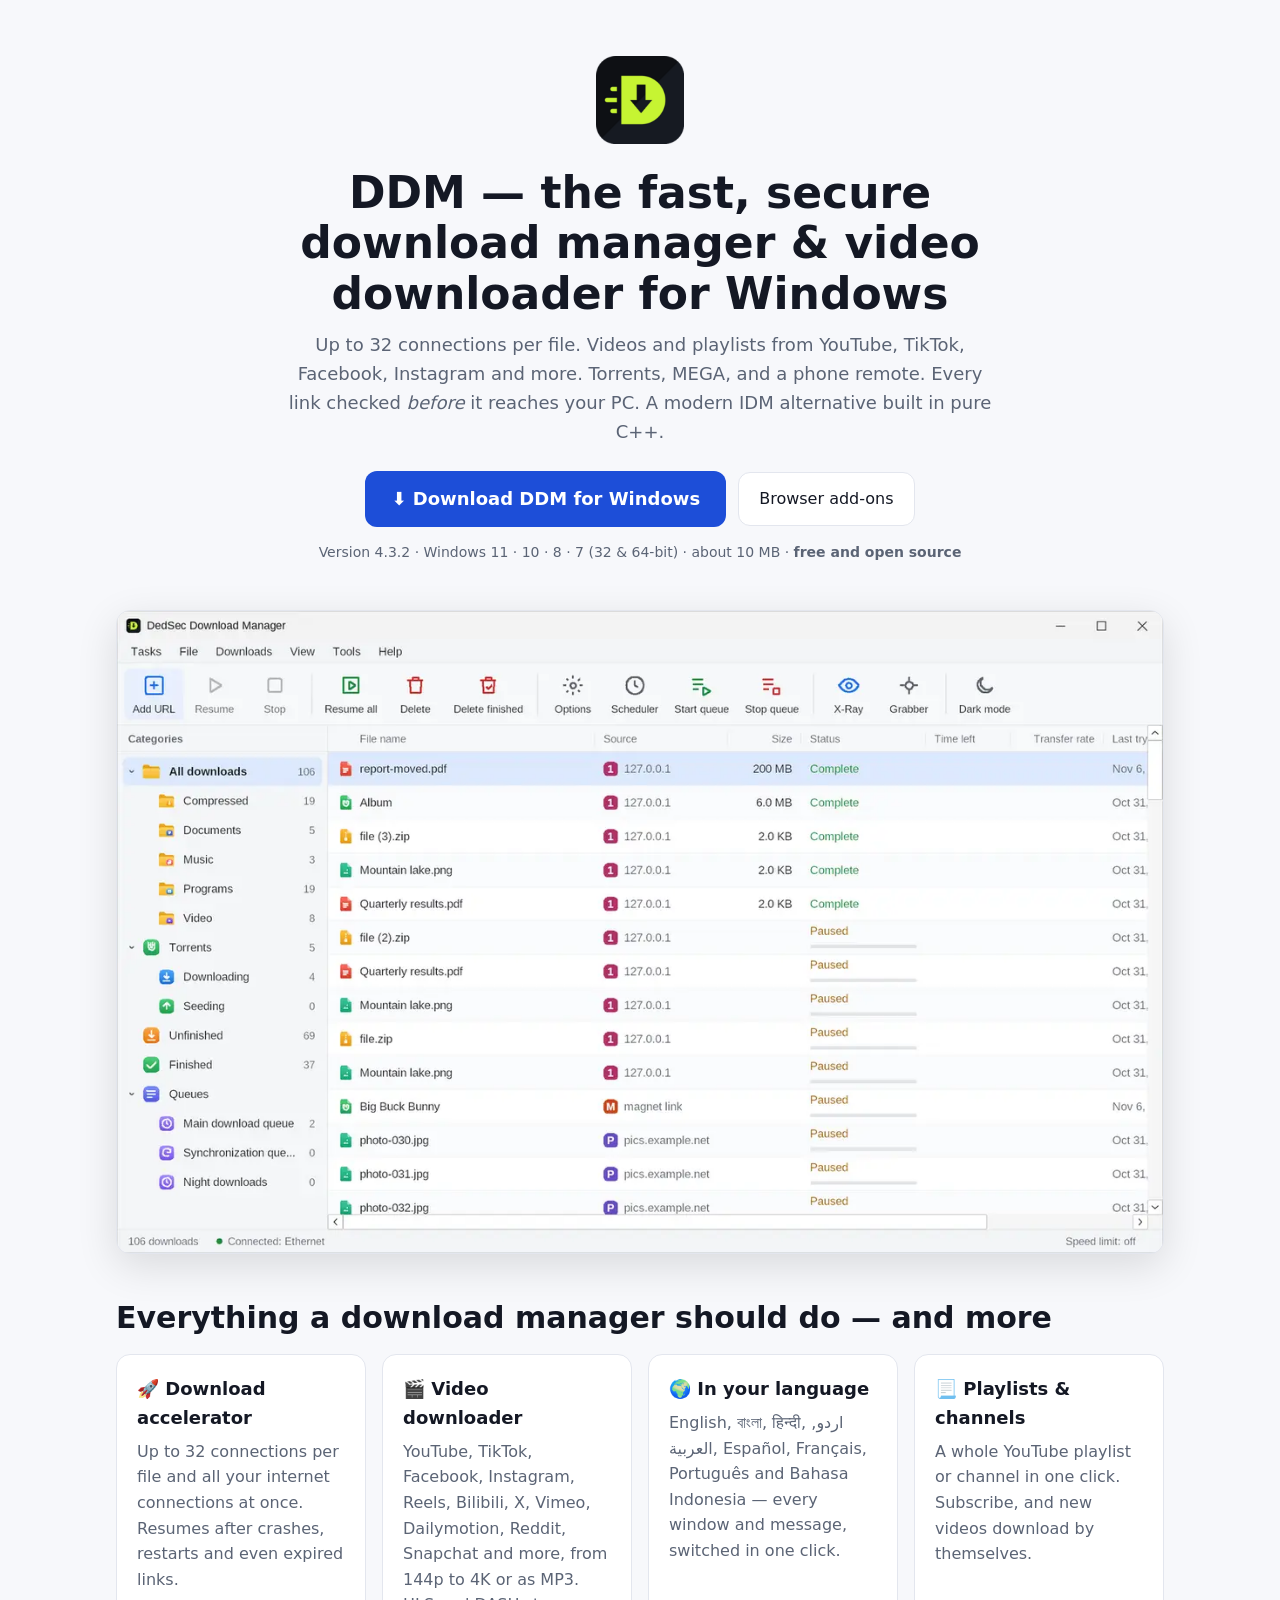
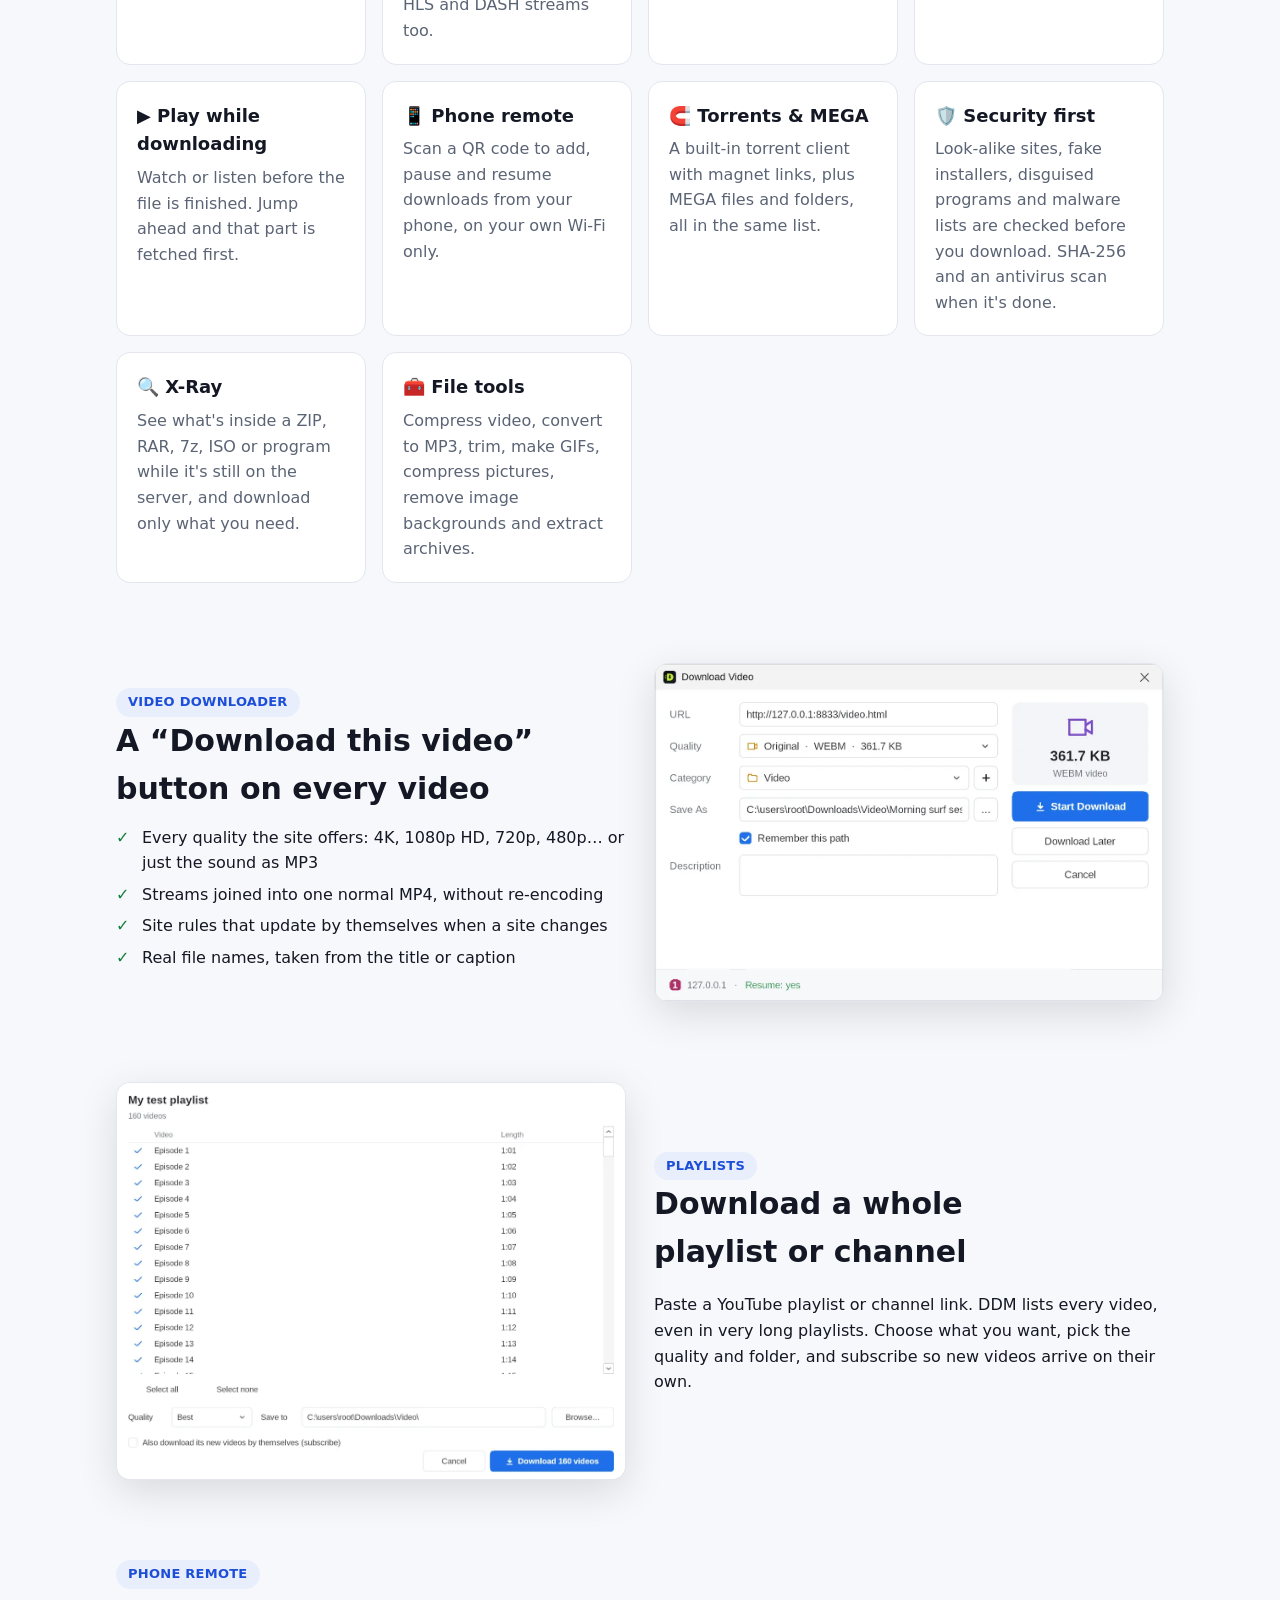
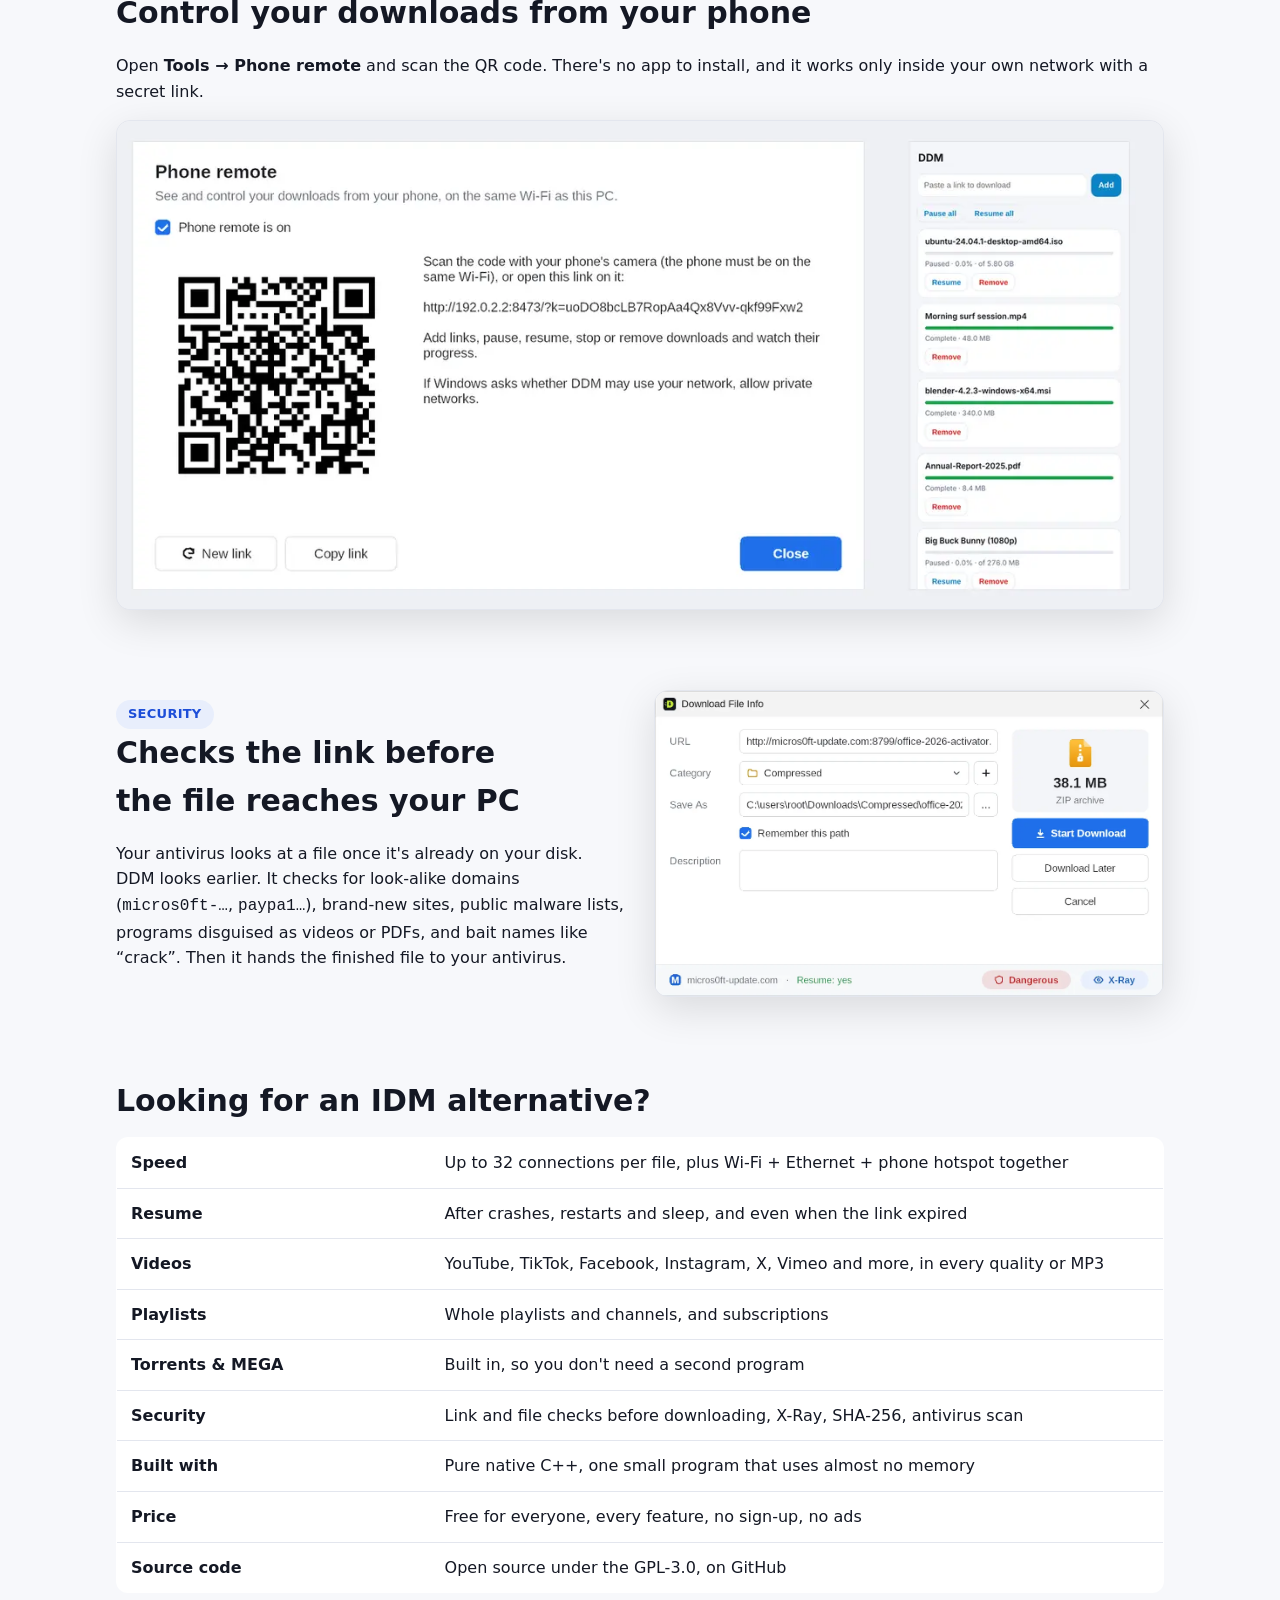
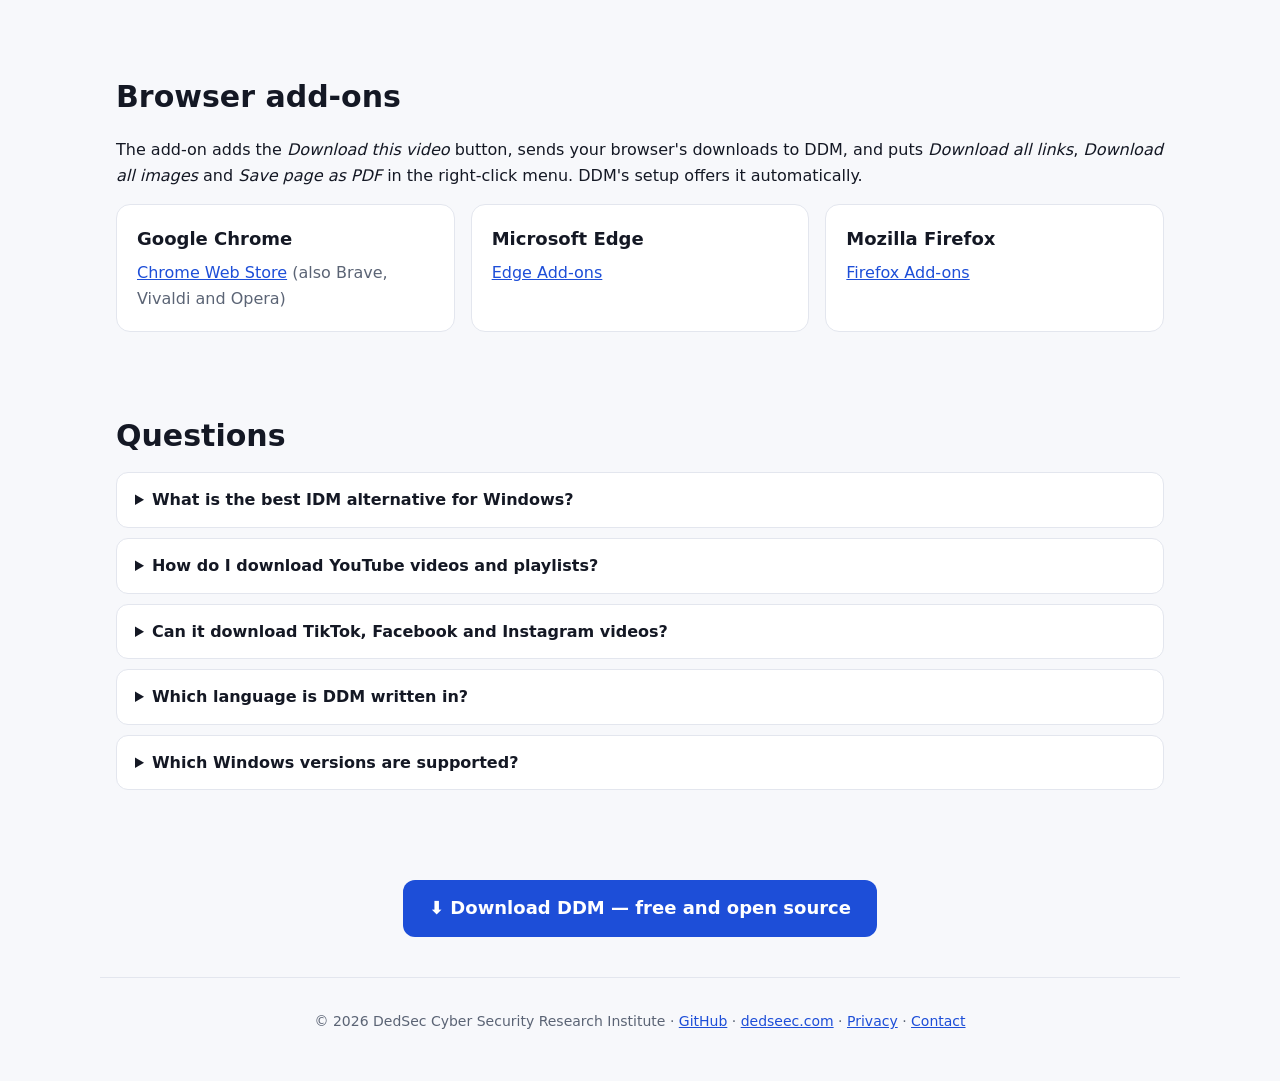
==== commit f9f19a76: "DDM 4.3.2: free and open source (GPL-3.0), full source code" ====
--- a/docs/index.html
+++ b/docs/index.html
@@ -4,13 +4,13 @@
 <meta charset="utf-8">
 <meta name="viewport" content="width=device-width, initial-scale=1">
 <title>DDM – Fast Download Manager &amp; Video Downloader for Windows | Best IDM Alternative</title>
-<meta name="description" content="DDM (DedSec Download Manager) is a fast download manager, download accelerator and video downloader for Windows 11, 10, 8 and 7. Download YouTube, TikTok, Facebook and Instagram videos and playlists, torrents and MEGA files with up to 32 connections. A secure IDM alternative written in pure C++. Free 30-day trial.">
+<meta name="description" content="DDM (DedSec Download Manager) is a fast download manager, download accelerator and video downloader for Windows 11, 10, 8 and 7. Download YouTube, TikTok, Facebook and Instagram videos and playlists, torrents and MEGA files with up to 32 connections. A secure IDM alternative written in pure C++. Free and open source.">
 <meta name="keywords" content="download manager, IDM alternative, best IDM alternative, internet download manager alternative, download accelerator, video downloader, YouTube downloader, YouTube playlist downloader, TikTok downloader, Facebook video downloader, Instagram reels downloader, MP3 converter, torrent client, magnet downloader, MEGA downloader, m3u8 downloader, Windows 11 download manager, C++ download manager">
 <link rel="canonical" href="https://officialdedsec.github.io/ddm/">
 <link rel="icon" type="image/png" href="favicon.png">
 <meta property="og:type" content="website">
 <meta property="og:title" content="DDM – Fast Download Manager & Video Downloader for Windows">
-<meta property="og:description" content="Up to 32 connections per file, videos from YouTube, TikTok, Facebook and more, playlists, torrents, MEGA, phone remote — and security checks before every download. Free for 30 days.">
+<meta property="og:description" content="Up to 32 connections per file, videos from YouTube, TikTok, Facebook and more, playlists, torrents, MEGA, phone remote — and security checks before every download. Free and open source.">
 <meta property="og:url" content="https://officialdedsec.github.io/ddm/">
 <meta property="og:image" content="https://officialdedsec.github.io/ddm/img/social.jpg">
 <meta name="twitter:card" content="summary_large_image">
@@ -24,7 +24,7 @@
   "applicationCategory": "UtilitiesApplication",
   "applicationSubCategory": "Download manager",
   "operatingSystem": "Windows 11, Windows 10, Windows 8.1, Windows 8, Windows 7",
-  "softwareVersion": "4.2.2",
+  "softwareVersion": "4.3.2",
   "programmingLanguage": "C++",
   "fileSize": "10MB",
   "downloadUrl": "https://github.com/officialdedsec/ddm/releases/latest",
@@ -32,7 +32,7 @@
   "screenshot": "https://officialdedsec.github.io/ddm/img/main-window.webp",
   "description": "Fast download manager, download accelerator and video downloader for Windows: up to 32 connections per file, YouTube, TikTok, Facebook and Instagram videos and playlists, torrents, MEGA, phone remote and security checks before every download.",
   "featureList": "Up to 32 connections per file; resume expired downloads; video downloader for YouTube, TikTok, Facebook, Instagram, Bilibili, X, Vimeo; available in English, Bengali, Hindi, Urdu, Arabic, Spanish, French, Portuguese and Indonesian; playlist and channel downloader; subscriptions; play while downloading; phone remote; torrent client; MEGA downloader; link and file security check; X-Ray archive preview; file tools; browser add-ons for Chrome, Edge and Firefox",
-  "offers": {"@type": "Offer", "price": "0", "priceCurrency": "USD", "description": "Free 30-day trial with every feature"},
+  "offers": {"@type": "Offer", "price": "0", "priceCurrency": "USD", "description": "Free and open source (GPL-3.0)"},
   "publisher": {"@type": "Organization", "name": "DedSec Cyber Security Research Institute", "url": "https://dedseec.com"}
 }
 </script>
@@ -41,7 +41,7 @@
   "@context": "https://schema.org",
   "@type": "FAQPage",
   "mainEntity": [
-    {"@type": "Question", "name": "What is the best IDM alternative for Windows?", "acceptedAnswer": {"@type": "Answer", "text": "DDM (DedSec Download Manager) covers what people use Internet Download Manager for — multi-connection downloads, resume, browser integration, a video download button and a scheduler — and adds torrents, MEGA, playlist and channel downloads, a phone remote and security checks before each download. Every feature is free for 30 days."}},
+    {"@type": "Question", "name": "What is the best IDM alternative for Windows?", "acceptedAnswer": {"@type": "Answer", "text": "DDM (DedSec Download Manager) covers what people use Internet Download Manager for — multi-connection downloads, resume, browser integration, a video download button and a scheduler — and adds torrents, MEGA, playlist and channel downloads, a phone remote and security checks before each download. Every feature is free, and DDM is open source (GPL-3.0)."}},
     {"@type": "Question", "name": "How do I download YouTube videos and playlists on Windows?", "acceptedAnswer": {"@type": "Answer", "text": "Install DDM and its browser add-on, open the video and click Download this video. For a whole playlist or channel, paste its link into DDM (Tasks, Download playlist or channel)."}},
     {"@type": "Question", "name": "Can DDM download TikTok, Facebook and Instagram videos?", "acceptedAnswer": {"@type": "Answer", "text": "Yes. Point at the video in your browser and click Download this video; every video is saved under its own caption or title, in the quality you choose or as MP3."}},
     {"@type": "Question", "name": "Which programming language is DDM written in?", "acceptedAnswer": {"@type": "Answer", "text": "DDM is written in pure native C++ for Windows, with no .NET, Java, Electron or Python, so it starts instantly and uses almost no memory."}}
@@ -95,7 +95,7 @@
     <a class="cta" href="https://github.com/officialdedsec/ddm/releases/latest">⬇ Download DDM for Windows</a>
     <a class="ghost" href="#addons">Browser add-ons</a>
   </div>
-  <p class="meta">Version 4.2.2 · Windows 11 · 10 · 8 · 7 (32 &amp; 64-bit) · about 10 MB · <strong>free for 30 days with every feature</strong></p>
+  <p class="meta">Version 4.3.2 · Windows 11 · 10 · 8 · 7 (32 &amp; 64-bit) · about 10 MB · <strong>free and open source</strong></p>
 </header>
 
 <div class="wrap"><img class="shot" src="img/main-window.webp" alt="DDM download manager main window on Windows" width="1200" height="737"></div>
@@ -165,7 +165,8 @@
     <tr><th>Torrents &amp; MEGA</th><td>Built in, so you don't need a second program</td></tr>
     <tr><th>Security</th><td>Link and file checks before downloading, X-Ray, SHA-256, antivirus scan</td></tr>
     <tr><th>Built with</th><td>Pure native C++, one small program that uses almost no memory</td></tr>
-    <tr><th>Price</th><td>Every feature free for 30 days, no sign-up</td></tr>
+    <tr><th>Price</th><td>Free for everyone, every feature, no sign-up, no ads</td></tr>
+    <tr><th>Source code</th><td>Open source under the GPL-3.0, on GitHub</td></tr>
   </table></div>
 </section>
 
@@ -181,7 +182,7 @@
 
 <section class="wrap">
   <h2>Questions</h2>
-  <details><summary>What is the best IDM alternative for Windows?</summary><p>DDM covers what people use Internet Download Manager for (multi-connection downloads, resume, browser integration, a video button and a scheduler) and adds torrents, MEGA, playlists, a phone remote and security checks before every download. Try every feature free for 30 days.</p></details>
+  <details><summary>What is the best IDM alternative for Windows?</summary><p>DDM covers what people use Internet Download Manager for (multi-connection downloads, resume, browser integration, a video button and a scheduler) and adds torrents, MEGA, playlists, a phone remote and security checks before every download. It is free and open source.</p></details>
   <details><summary>How do I download YouTube videos and playlists?</summary><p>Install DDM and its browser add-on, open the video and click <em>Download this video</em>. For a whole playlist or channel, paste its link into DDM.</p></details>
   <details><summary>Can it download TikTok, Facebook and Instagram videos?</summary><p>Yes. Point at the video and click <em>Download this video</em>. Each video is saved under its own caption or title.</p></details>
   <details><summary>Which language is DDM written in?</summary><p>Pure native C++ for Windows. There's no .NET, Java, Electron or Python, so it starts instantly and stays light.</p></details>
@@ -189,7 +190,7 @@
 </section>
 
 <section class="wrap" style="text-align:center">
-  <a class="cta" href="https://github.com/officialdedsec/ddm/releases/latest">⬇ Download DDM — free for 30 days</a>
+  <a class="cta" href="https://github.com/officialdedsec/ddm/releases/latest">⬇ Download DDM — free and open source</a>
 </section>
 
 <footer class="wrap">
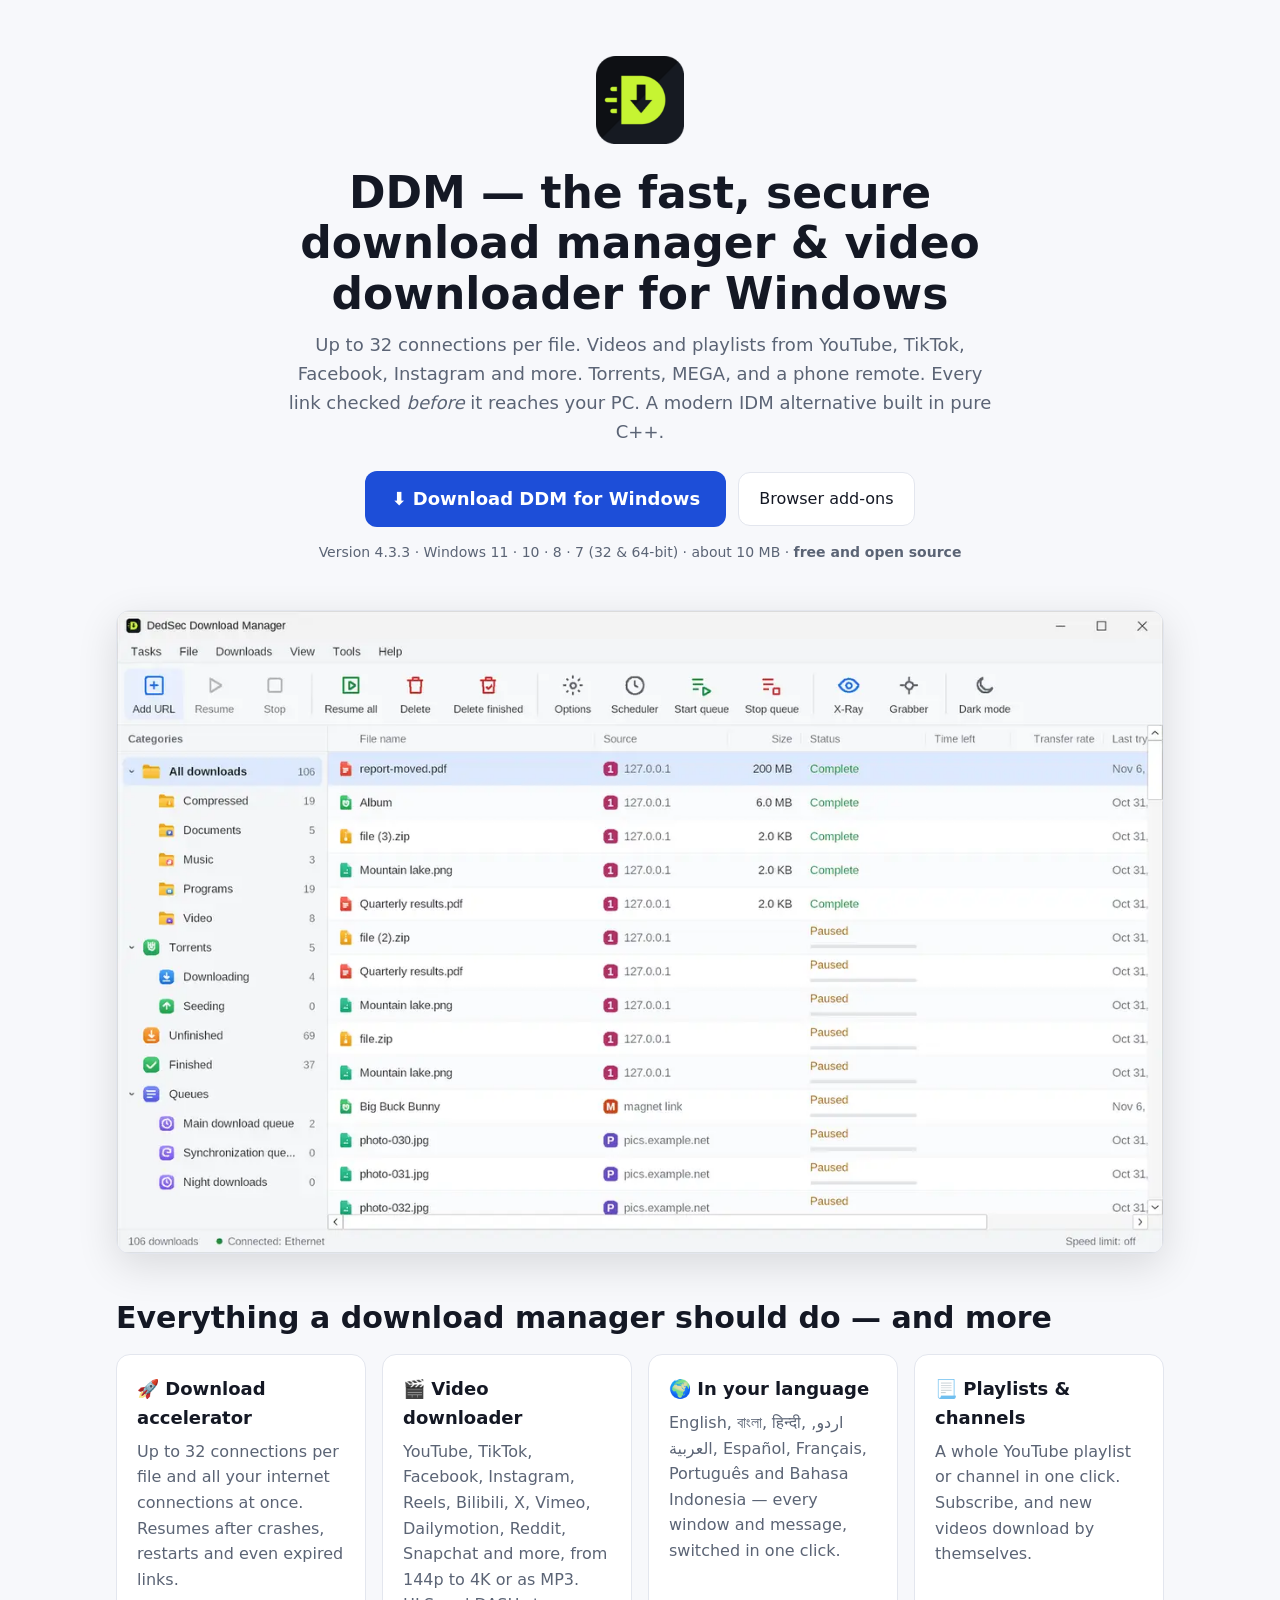
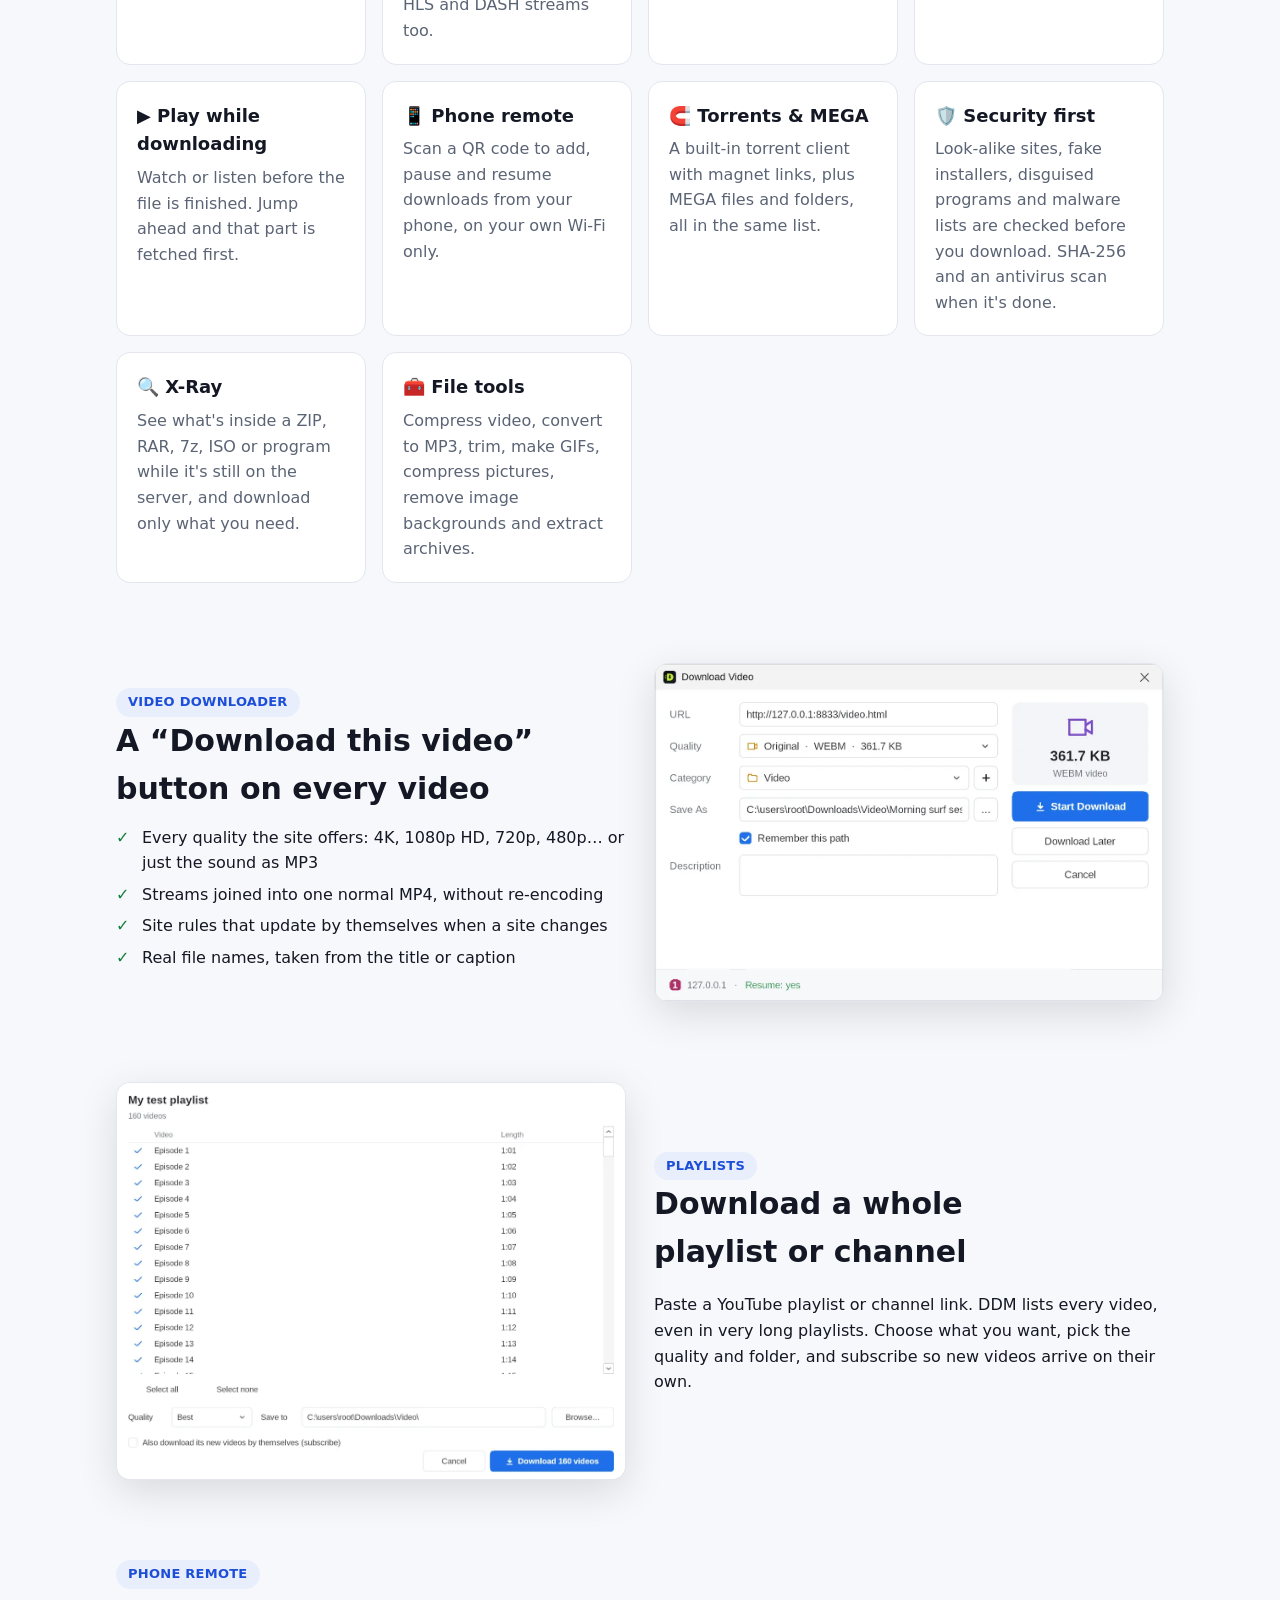
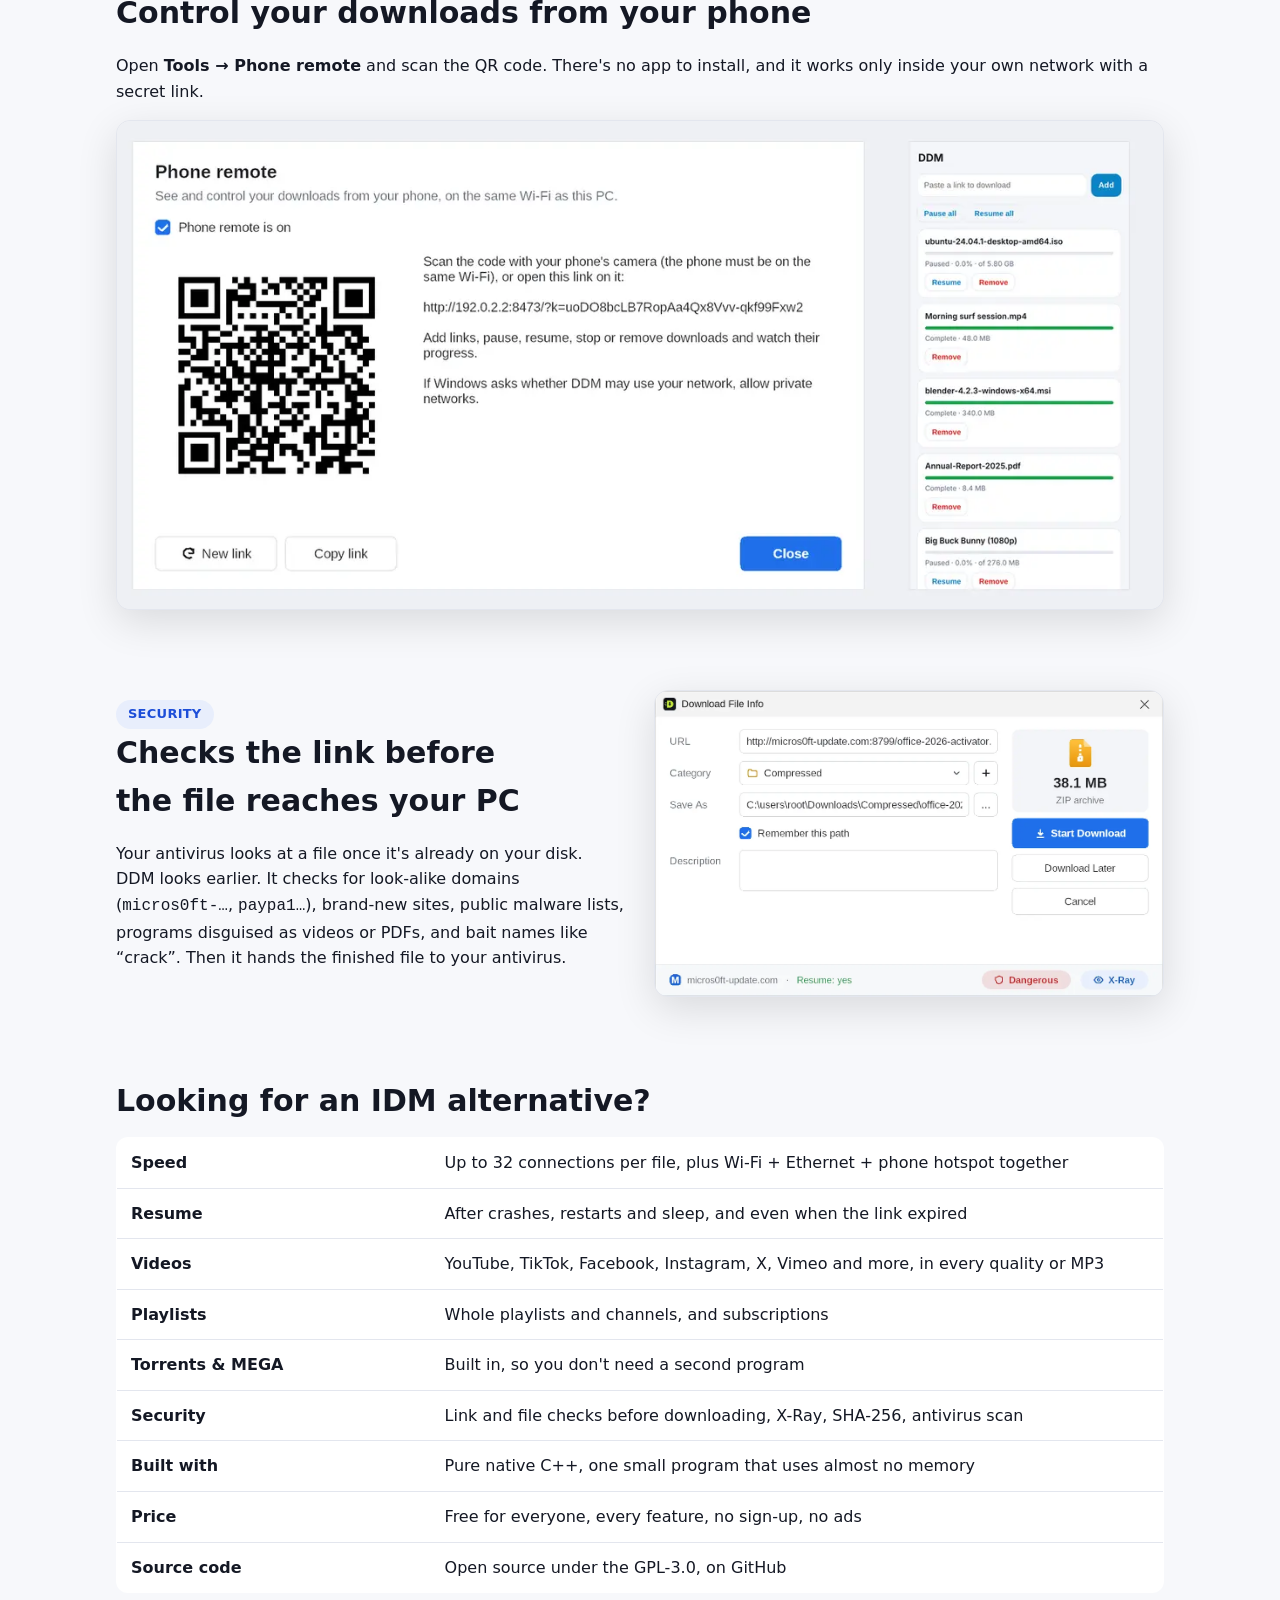
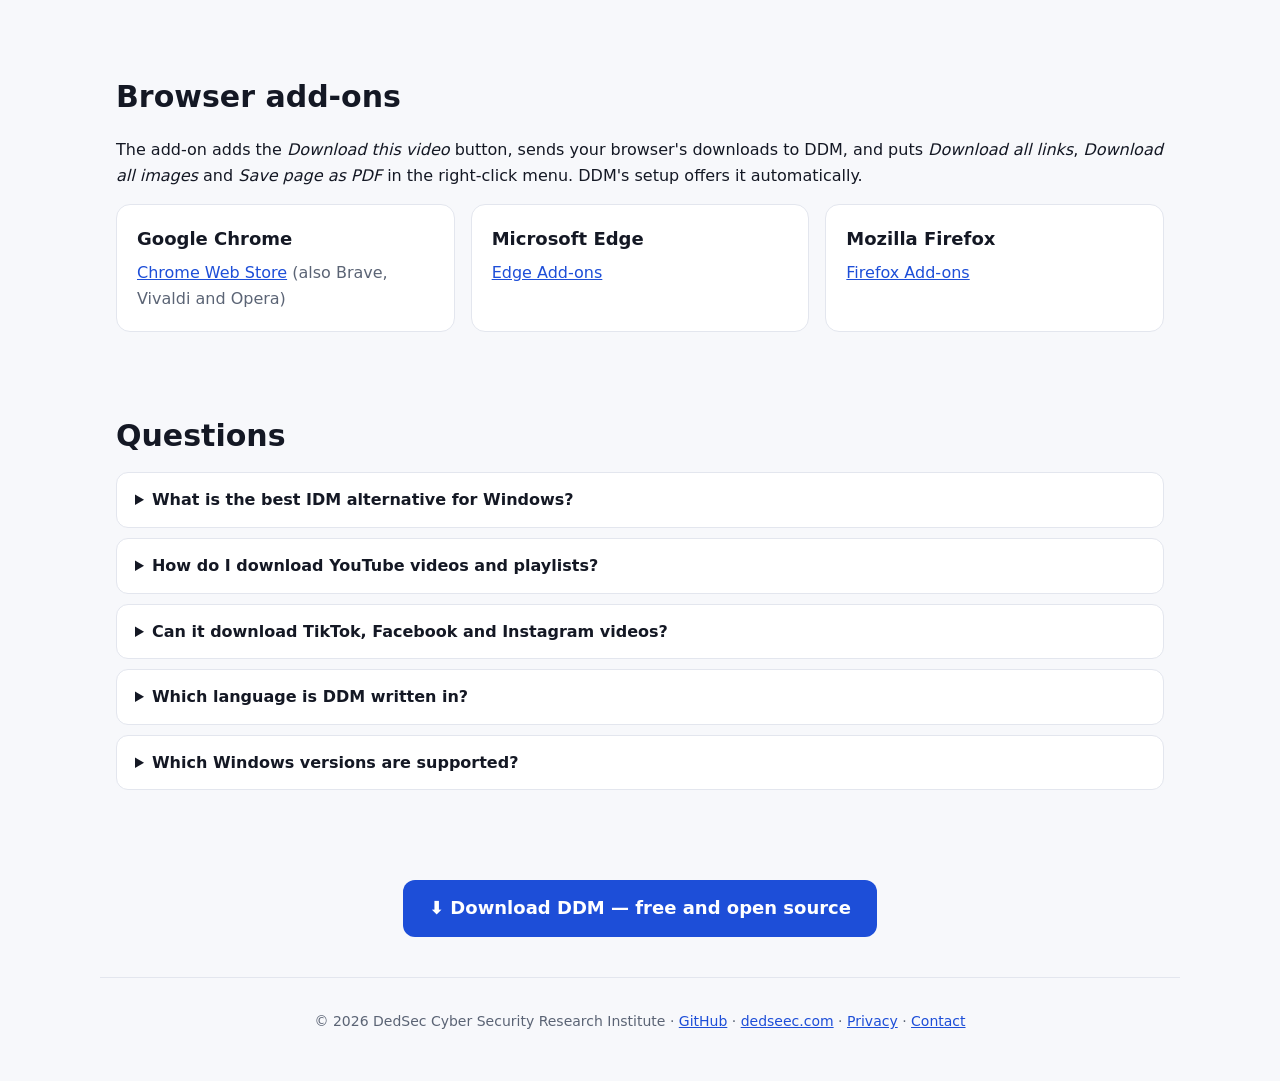
==== commit 707eeaf7: "DDM 4.3.3: the download speed reads smoothly" ====
--- a/docs/index.html
+++ b/docs/index.html
@@ -24,7 +24,7 @@
   "applicationCategory": "UtilitiesApplication",
   "applicationSubCategory": "Download manager",
   "operatingSystem": "Windows 11, Windows 10, Windows 8.1, Windows 8, Windows 7",
-  "softwareVersion": "4.3.2",
+  "softwareVersion": "4.3.3",
   "programmingLanguage": "C++",
   "fileSize": "10MB",
   "downloadUrl": "https://github.com/officialdedsec/ddm/releases/latest",
@@ -95,7 +95,7 @@
     <a class="cta" href="https://github.com/officialdedsec/ddm/releases/latest">⬇ Download DDM for Windows</a>
     <a class="ghost" href="#addons">Browser add-ons</a>
   </div>
-  <p class="meta">Version 4.3.2 · Windows 11 · 10 · 8 · 7 (32 &amp; 64-bit) · about 10 MB · <strong>free and open source</strong></p>
+  <p class="meta">Version 4.3.3 · Windows 11 · 10 · 8 · 7 (32 &amp; 64-bit) · about 10 MB · <strong>free and open source</strong></p>
 </header>
 
 <div class="wrap"><img class="shot" src="img/main-window.webp" alt="DDM download manager main window on Windows" width="1200" height="737"></div>
